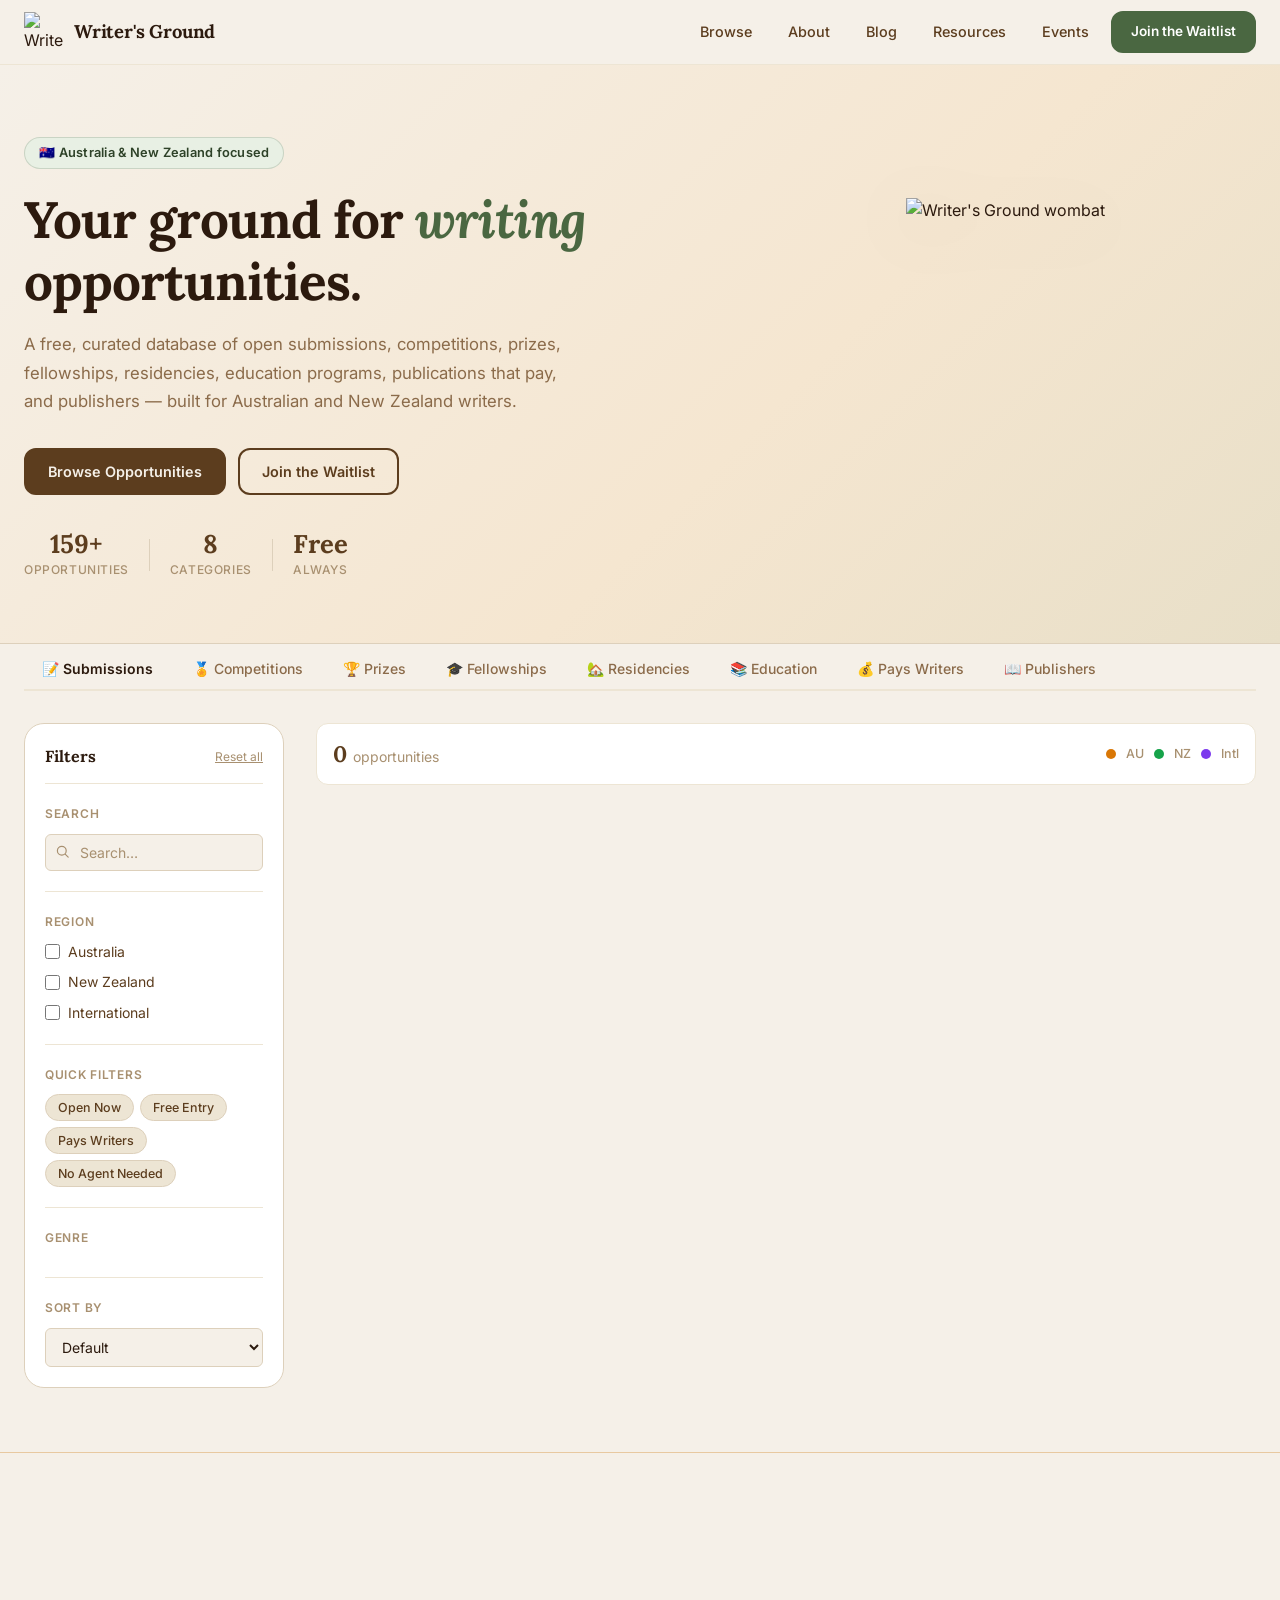
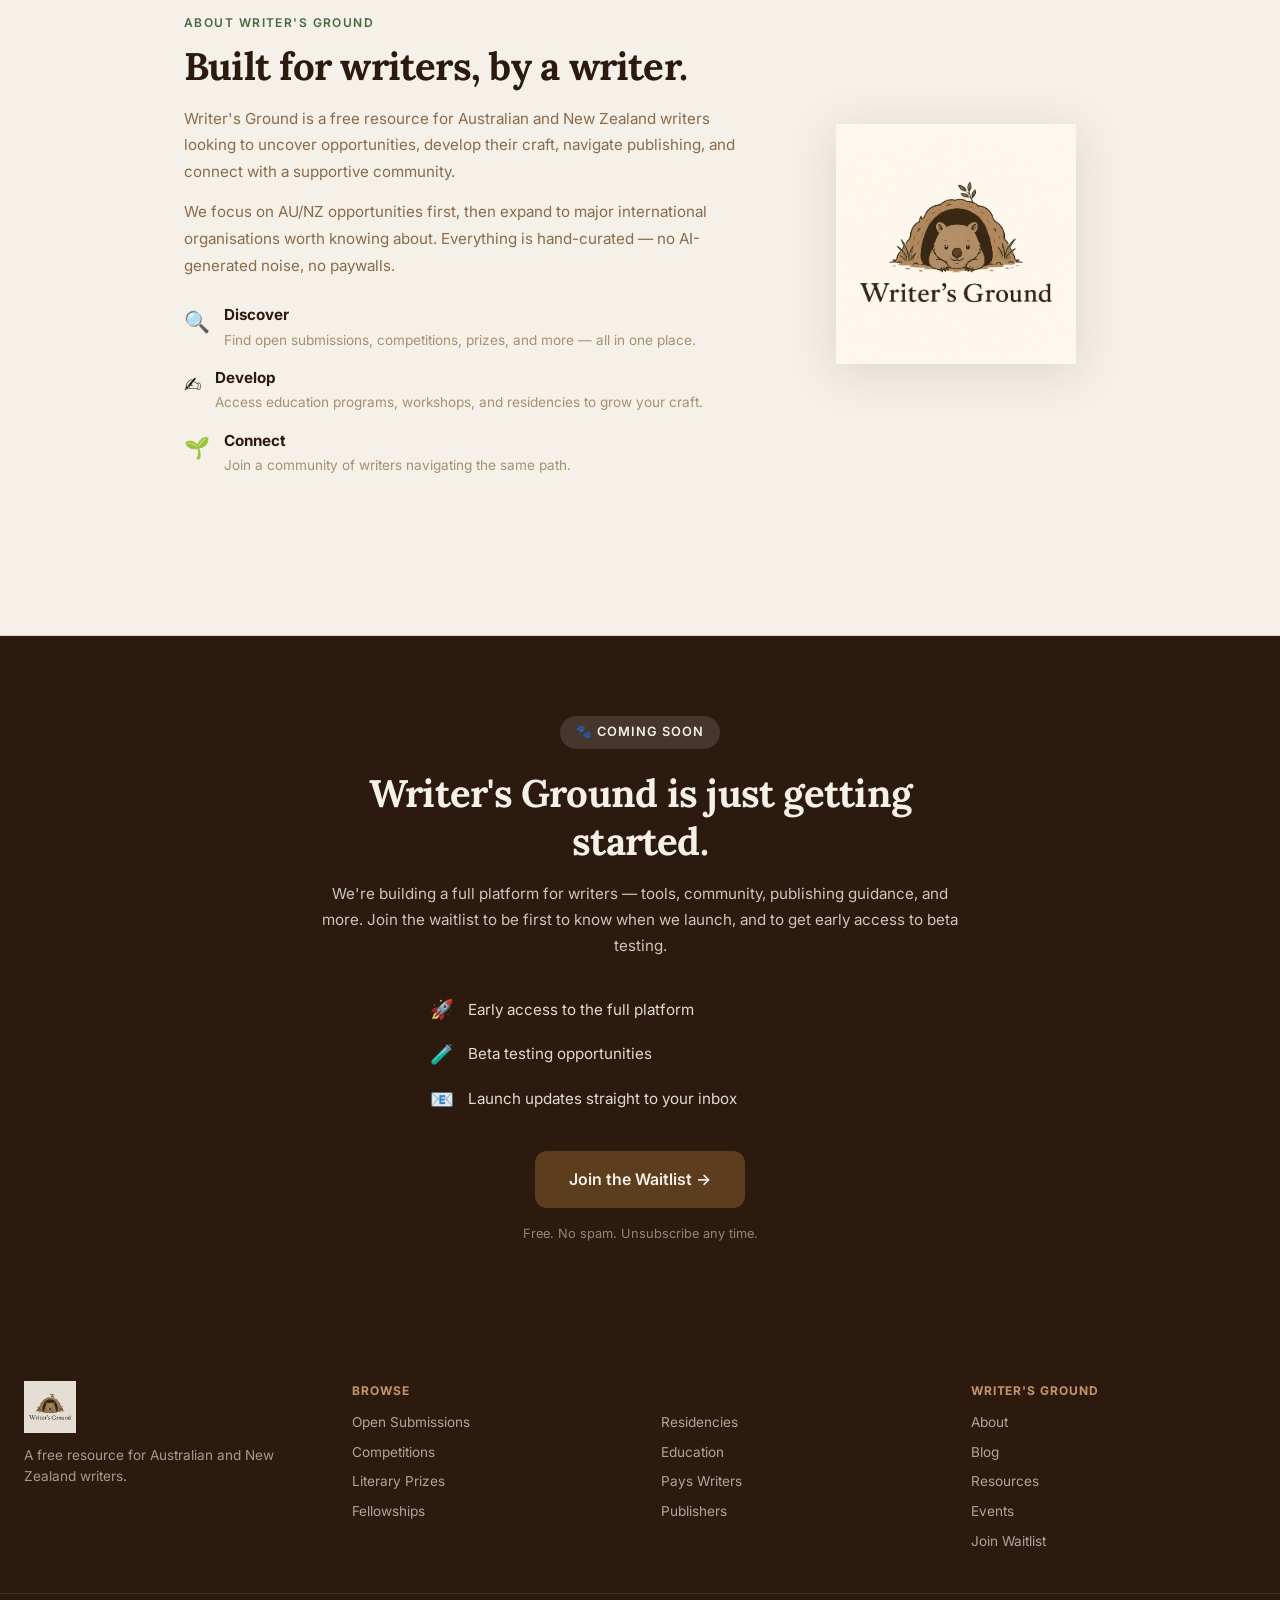
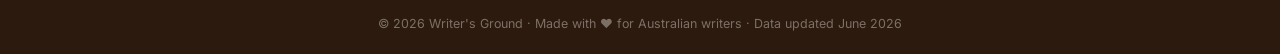
==== index.html @ 3fe4fc22 "Add files via upload" ====
<!DOCTYPE html>
<html lang="en">
<head>
  <meta charset="UTF-8" />
  <meta name="viewport" content="width=device-width, initial-scale=1.0" />
  <title>Writer's Ground – Find Your Next Writing Opportunity</title>
  <link rel="preconnect" href="https://fonts.googleapis.com" />
  <link rel="preconnect" href="https://fonts.gstatic.com" crossorigin />
  <link href="https://fonts.googleapis.com/css2?family=Lora:ital,wght@0,400;0,600;0,700;1,400&family=Inter:wght@300;400;500;600&display=swap" rel="stylesheet" />
  <link rel="stylesheet" href="styles.css" />
</head>
<body>

  <!-- ══════════════════════════════════════════
       NAVIGATION
  ══════════════════════════════════════════ -->
  <header class="site-header" id="site-header">
    <div class="header-inner">
      <a href="#" class="logo-link">
        <img src="Wombat_no_bg.png" alt="Writer's Ground" class="logo-img" />
        <span class="logo-text">Writer's Ground</span>
      </a>
      <nav class="main-nav" id="main-nav">
        <a href="#browse" class="nav-link">Browse</a>
        <a href="about.html" class="nav-link">About</a>
        <a href="blog.html" class="nav-link">Blog</a>
        <a href="resources.html" class="nav-link">Resources</a>
        <a href="events.html" class="nav-link">Events</a>
        <a href="waitlist.html" class="btn btn-nav">Join the Waitlist</a>
      </nav>
      <button class="hamburger" id="hamburger" aria-label="Open menu">
        <span></span><span></span><span></span>
      </button>
    </div>
  </header>

  <!-- ══════════════════════════════════════════
       HERO
  ══════════════════════════════════════════ -->
  <section class="hero">
    <div class="hero-inner">
      <div class="hero-text">
        <div class="hero-badge">🇦🇺 Australia &amp; New Zealand focused</div>
        <h1 class="hero-heading">Your ground for <em>writing</em> opportunities.</h1>
        <p class="hero-sub">A free, curated database of open submissions, competitions, prizes, fellowships, residencies, education programs, publications that pay, and publishers — built for Australian and New Zealand writers.</p>
        <div class="hero-actions">
          <a href="#browse" class="btn btn-primary">Browse Opportunities</a>
          <a href="waitlist.html" class="btn btn-ghost">Join the Waitlist</a>
        </div>
        <div class="hero-stats">
          <div class="stat"><span class="stat-num">159+</span><span class="stat-label">Opportunities</span></div>
          <div class="stat-div"></div>
          <div class="stat"><span class="stat-num">8</span><span class="stat-label">Categories</span></div>
          <div class="stat-div"></div>
          <div class="stat"><span class="stat-num">Free</span><span class="stat-label">Always</span></div>
        </div>
      </div>
      <div class="hero-visual">
        <img src="Wombat_no_bg.png" alt="Writer's Ground wombat" class="hero-mascot" />
      </div>
    </div>
  </section>

  <!-- ══════════════════════════════════════════
       BROWSE SECTION
  ══════════════════════════════════════════ -->
  <section class="browse-section" id="browse">
    <div class="browse-inner">

      <!-- Category tabs -->
      <div class="cat-tabs-wrap">
        <div class="cat-tabs" id="cat-tabs">
          <button class="cat-tab active" data-cat="submissions">📝 Submissions</button>
          <button class="cat-tab" data-cat="competitions">🏅 Competitions</button>
          <button class="cat-tab" data-cat="prizes">🏆 Prizes</button>
          <button class="cat-tab" data-cat="fellowships">🎓 Fellowships</button>
          <button class="cat-tab" data-cat="residencies">🏡 Residencies</button>
          <button class="cat-tab" data-cat="education">📚 Education</button>
          <button class="cat-tab" data-cat="pays_writers">💰 Pays Writers</button>
          <button class="cat-tab" data-cat="publishers">📖 Publishers</button>
        </div>
      </div>

      <!-- Browse layout: sidebar + main -->
      <div class="browse-layout">

        <!-- Sidebar filters -->
        <aside class="filter-sidebar" id="filter-sidebar">
          <div class="sidebar-header">
            <span class="sidebar-title">Filters</span>
            <button class="btn-reset-sm" id="btn-reset">Reset all</button>
          </div>

          <!-- Search -->
          <div class="filter-block">
            <label class="filter-label">Search</label>
            <div class="search-wrap">
              <svg class="search-icon" viewBox="0 0 20 20" fill="none"><circle cx="8.5" cy="8.5" r="5.5" stroke="currentColor" stroke-width="1.5"/><path d="M13 13l3.5 3.5" stroke="currentColor" stroke-width="1.5" stroke-linecap="round"/></svg>
              <input type="text" id="search-input" class="search-input" placeholder="Search…" />
            </div>
          </div>

          <!-- Region -->
          <div class="filter-block">
            <label class="filter-label">Region</label>
            <div class="check-group" id="filter-region">
              <label class="check-item"><input type="checkbox" value="Australia" /> Australia</label>
              <label class="check-item"><input type="checkbox" value="New Zealand" /> New Zealand</label>
              <label class="check-item"><input type="checkbox" value="International" /> International</label>
            </div>
          </div>

          <!-- Quick toggles -->
          <div class="filter-block">
            <label class="filter-label">Quick Filters</label>
            <div class="toggle-group" id="filter-toggles">
              <button class="toggle-btn" data-filter="open">Open Now</button>
              <button class="toggle-btn" data-filter="free">Free Entry</button>
              <button class="toggle-btn" data-filter="paid">Pays Writers</button>
              <button class="toggle-btn" data-filter="noagent">No Agent Needed</button>
            </div>
          </div>

          <!-- Genre (dynamic) -->
          <div class="filter-block" id="genre-block">
            <label class="filter-label">Genre</label>
            <div class="check-group" id="filter-genre"></div>
          </div>

          <!-- Sort -->
          <div class="filter-block">
            <label class="filter-label">Sort by</label>
            <select id="sort-select" class="filter-select">
              <option value="default">Default</option>
              <option value="name">Name A–Z</option>
              <option value="deadline">Deadline (soonest)</option>
              <option value="value">Value (highest)</option>
            </select>
          </div>
        </aside>

        <!-- Main content -->
        <main class="browse-main" id="browse-main">

          <!-- Results meta -->
          <div class="results-meta">
            <div class="results-count-wrap">
              <span class="results-count" id="results-count">0</span>
              <span class="results-label" id="results-label">opportunities</span>
            </div>
            <div class="region-legend">
              <span class="leg-dot au"></span><span>AU</span>
              <span class="leg-dot nz"></span><span>NZ</span>
              <span class="leg-dot intl"></span><span>Intl</span>
            </div>
          </div>

          <!-- Cards -->
          <div class="cards-grid" id="cards-grid"></div>

          <!-- Empty state -->
          <div class="empty-state" id="empty-state" style="display:none;">
            <div class="empty-icon">🐾</div>
            <h3>No results found</h3>
            <p>Try adjusting your filters or search term.</p>
            <button class="btn btn-outline" id="btn-empty-reset">Clear all filters</button>
          </div>

        </main>
      </div>
    </div>
  </section>

  <!-- ══════════════════════════════════════════
       ABOUT
  ══════════════════════════════════════════ -->
  <section class="about-section" id="about">
    <div class="about-inner">
      <div class="about-text">
        <span class="eyebrow">About Writer's Ground</span>
        <h2 class="section-h2">Built for writers, by a writer.</h2>
        <p>Writer's Ground is a free resource for Australian and New Zealand writers looking to uncover opportunities, develop their craft, navigate publishing, and connect with a supportive community.</p>
        <p>We focus on AU/NZ opportunities first, then expand to major international organisations worth knowing about. Everything is hand-curated — no AI-generated noise, no paywalls.</p>
        <div class="pillars">
          <div class="pillar">
            <span class="pillar-icon">🔍</span>
            <div>
              <strong>Discover</strong>
              <p>Find open submissions, competitions, prizes, and more — all in one place.</p>
            </div>
          </div>
          <div class="pillar">
            <span class="pillar-icon">✍️</span>
            <div>
              <strong>Develop</strong>
              <p>Access education programs, workshops, and residencies to grow your craft.</p>
            </div>
          </div>
          <div class="pillar">
            <span class="pillar-icon">🌱</span>
            <div>
              <strong>Connect</strong>
              <p>Join a community of writers navigating the same path.</p>
            </div>
          </div>
        </div>
      </div>
      <div class="about-img">
        <img src="logo.png" alt="Writer's Ground" />
      </div>
    </div>
  </section>

  <!-- ══════════════════════════════════════════
       WAITLIST CTA
  ══════════════════════════════════════════ -->
  <section class="waitlist-section" id="waitlist">
    <div class="waitlist-inner">
      <div class="waitlist-badge">🐾 Coming Soon</div>
      <h2 class="section-h2 light">Writer's Ground is just getting started.</h2>
      <p class="nl-sub">We're building a full platform for writers — tools, community, publishing guidance, and more. Join the waitlist to be first to know when we launch, and to get early access to beta testing.</p>
      <div class="waitlist-perks">
        <div class="perk"><span class="perk-icon">🚀</span><span>Early access to the full platform</span></div>
        <div class="perk"><span class="perk-icon">🧪</span><span>Beta testing opportunities</span></div>
        <div class="perk"><span class="perk-icon">📧</span><span>Launch updates straight to your inbox</span></div>
      </div>
      <a href="waitlist.html" class="btn btn-primary btn-lg">Join the Waitlist →</a>
      <p class="nl-note">Free. No spam. Unsubscribe any time.</p>
    </div>
  </section>

  <!-- ══════════════════════════════════════════
       FOOTER
  ══════════════════════════════════════════ -->
  <footer class="site-footer">
    <div class="footer-inner">
      <div class="footer-brand">
        <img src="logo.png" alt="Writer's Ground" class="footer-logo" />
        <p>A free resource for Australian and New Zealand writers.</p>
      </div>
      <div class="footer-links">
        <div class="footer-col">
          <strong>Browse</strong>
          <a href="index.html#browse" onclick="switchTab('submissions')">Open Submissions</a>
          <a href="index.html#browse" onclick="switchTab('competitions')">Competitions</a>
          <a href="index.html#browse" onclick="switchTab('prizes')">Literary Prizes</a>
          <a href="index.html#browse" onclick="switchTab('fellowships')">Fellowships</a>
        </div>
        <div class="footer-col">
          <strong>&nbsp;</strong>
          <a href="index.html#browse" onclick="switchTab('residencies')">Residencies</a>
          <a href="index.html#browse" onclick="switchTab('education')">Education</a>
          <a href="index.html#browse" onclick="switchTab('pays_writers')">Pays Writers</a>
          <a href="index.html#browse" onclick="switchTab('publishers')">Publishers</a>
        </div>
        <div class="footer-col">
          <strong>Writer's Ground</strong>
          <a href="about.html">About</a>
          <a href="blog.html">Blog</a>
          <a href="resources.html">Resources</a>
          <a href="events.html">Events</a>
          <a href="waitlist.html">Join Waitlist</a>
        </div>
      </div>
    </div>
    <div class="footer-bottom">
      <p>© 2026 Writer's Ground · Made with ♥ for Australian writers · Data updated June 2026</p>
    </div>
  </footer>

  <script src="data.js"></script>
  <script src="app.js"></script>
</body>
</html>
---- styles.css ----
/* ═══════════════════════════════════════════════════
   Writer's Ground – Brand Design System
   Palette from logo: warm cream, earthy brown, sage green, dark chocolate
═══════════════════════════════════════════════════ */

/* ── TOKENS ── */
:root {
  --cream:       #F5F0E8;
  --cream-dark:  #EDE5D4;
  --cream-mid:   #E8DFC8;
  --brown:       #5C3D1E;
  --brown-light: #7A5230;
  --brown-dark:  #2C1A0E;
  --choc:        #3D2010;
  --sand:        #C4956A;
  --sand-light:  #E8C9A0;
  --sand-pale:   #F5E6D0;
  --sage:        #4A6741;
  --sage-light:  #6B8F61;
  --sage-pale:   #E8F0E4;
  --sage-dark:   #2E4228;
  --rust:        #A0522D;
  --rust-light:  #D4845A;
  --white:       #FFFFFF;
  --text-dark:   #2C1A0E;
  --text-mid:    #5C3D1E;
  --text-light:  #8B6B4A;
  --text-muted:  #A89070;
  --border:      #DDD0BB;
  --border-light:#EDE5D4;
  --shadow-sm:   0 1px 3px rgba(44,26,14,0.08);
  --shadow-md:   0 4px 16px rgba(44,26,14,0.10);
  --shadow-lg:   0 8px 32px rgba(44,26,14,0.14);
  --radius-sm:   6px;
  --radius-md:   12px;
  --radius-lg:   20px;
  --radius-xl:   28px;
  --font-serif:  'Lora', Georgia, serif;
  --font-sans:   'Inter', system-ui, sans-serif;
  --transition:  0.18s ease;
}

/* ── RESET ── */
*, *::before, *::after { box-sizing: border-box; margin: 0; padding: 0; }
html { scroll-behavior: smooth; font-size: 16px; }
body {
  font-family: var(--font-sans);
  background: var(--cream);
  color: var(--text-dark);
  line-height: 1.6;
  -webkit-font-smoothing: antialiased;
}
img { max-width: 100%; display: block; }
a { color: inherit; text-decoration: none; }
button { cursor: pointer; font-family: inherit; }
input, select, textarea { font-family: inherit; }

/* ── SCROLLBAR ── */
::-webkit-scrollbar { width: 6px; height: 6px; }
::-webkit-scrollbar-track { background: var(--cream-dark); }
::-webkit-scrollbar-thumb { background: var(--sand); border-radius: 3px; }

/* ═══════════════════════════════════════════════════
   BUTTONS
═══════════════════════════════════════════════════ */
.btn {
  display: inline-flex;
  align-items: center;
  gap: 6px;
  padding: 10px 22px;
  border-radius: var(--radius-md);
  font-size: 0.9rem;
  font-weight: 600;
  font-family: var(--font-sans);
  border: 2px solid transparent;
  transition: all var(--transition);
  white-space: nowrap;
  cursor: pointer;
}
.btn-primary {
  background: var(--brown);
  color: var(--cream);
  border-color: var(--brown);
}
.btn-primary:hover {
  background: var(--brown-dark);
  border-color: var(--brown-dark);
  transform: translateY(-1px);
  box-shadow: var(--shadow-md);
}
.btn-ghost {
  background: transparent;
  color: var(--brown);
  border-color: var(--brown);
}
.btn-ghost:hover {
  background: var(--brown);
  color: var(--cream);
}
.btn-outline {
  background: transparent;
  color: var(--brown);
  border-color: var(--border);
}
.btn-outline:hover {
  border-color: var(--brown);
  background: var(--sand-pale);
}
.btn-nav {
  background: var(--sage);
  color: var(--white);
  border-color: var(--sage);
  padding: 8px 18px;
  font-size: 0.85rem;
}
.btn-nav:hover {
  background: var(--sage-dark);
  border-color: var(--sage-dark);
}

/* ═══════════════════════════════════════════════════
   HEADER
═══════════════════════════════════════════════════ */
.site-header {
  position: sticky;
  top: 0;
  z-index: 100;
  background: rgba(245,240,232,0.95);
  backdrop-filter: blur(12px);
  border-bottom: 1px solid var(--border-light);
  transition: box-shadow var(--transition);
}
.site-header.scrolled {
  box-shadow: var(--shadow-sm);
}
.header-inner {
  max-width: 1280px;
  margin: 0 auto;
  padding: 0 24px;
  height: 64px;
  display: flex;
  align-items: center;
  justify-content: space-between;
  gap: 24px;
}
.logo-link {
  display: flex;
  align-items: center;
  gap: 10px;
  flex-shrink: 0;
}
.logo-img {
  width: 40px;
  height: 40px;
  object-fit: contain;
}
.logo-text {
  font-family: var(--font-serif);
  font-size: 1.15rem;
  font-weight: 700;
  color: var(--brown-dark);
  letter-spacing: -0.01em;
}
.main-nav {
  display: flex;
  align-items: center;
  gap: 8px;
}
.nav-link {
  font-size: 0.9rem;
  font-weight: 500;
  color: var(--text-mid);
  padding: 6px 14px;
  border-radius: var(--radius-sm);
  transition: all var(--transition);
}
.nav-link:hover {
  color: var(--brown-dark);
  background: var(--cream-dark);
}
.hamburger {
  display: none;
  flex-direction: column;
  gap: 5px;
  background: none;
  border: none;
  padding: 4px;
}
.hamburger span {
  display: block;
  width: 22px;
  height: 2px;
  background: var(--brown);
  border-radius: 2px;
  transition: all var(--transition);
}

/* ═══════════════════════════════════════════════════
   HERO
═══════════════════════════════════════════════════ */
.hero {
  background: linear-gradient(135deg, var(--cream) 0%, var(--sand-pale) 60%, var(--cream-mid) 100%);
  border-bottom: 1px solid var(--border);
  overflow: hidden;
}
.hero-inner {
  max-width: 1280px;
  margin: 0 auto;
  padding: 72px 24px 64px;
  display: grid;
  grid-template-columns: 1fr 380px;
  gap: 48px;
  align-items: center;
}
.hero-badge {
  display: inline-flex;
  align-items: center;
  gap: 6px;
  background: var(--sage-pale);
  color: var(--sage-dark);
  border: 1px solid rgba(74,103,65,0.2);
  border-radius: 100px;
  padding: 5px 14px;
  font-size: 0.8rem;
  font-weight: 600;
  letter-spacing: 0.02em;
  margin-bottom: 20px;
}
.hero-heading {
  font-family: var(--font-serif);
  font-size: clamp(2rem, 4vw, 3.2rem);
  font-weight: 700;
  color: var(--brown-dark);
  line-height: 1.2;
  letter-spacing: -0.02em;
  margin-bottom: 18px;
}
.hero-heading em {
  font-style: italic;
  color: var(--sage);
}
.hero-sub {
  font-size: 1.05rem;
  color: var(--text-light);
  line-height: 1.7;
  max-width: 540px;
  margin-bottom: 32px;
}
.hero-actions {
  display: flex;
  gap: 12px;
  flex-wrap: wrap;
  margin-bottom: 36px;
}
.hero-stats {
  display: flex;
  align-items: center;
  gap: 20px;
}
.stat { text-align: center; }
.stat-num {
  display: block;
  font-family: var(--font-serif);
  font-size: 1.6rem;
  font-weight: 700;
  color: var(--brown);
  line-height: 1;
}
.stat-label {
  display: block;
  font-size: 0.75rem;
  color: var(--text-muted);
  font-weight: 500;
  margin-top: 3px;
  text-transform: uppercase;
  letter-spacing: 0.05em;
}
.stat-div {
  width: 1px;
  height: 32px;
  background: var(--border);
}
.hero-visual {
  display: flex;
  justify-content: center;
  align-items: center;
}
.hero-mascot {
  width: 320px;
  height: 320px;
  object-fit: contain;
  filter: drop-shadow(0 12px 32px rgba(44,26,14,0.15));
  animation: float 4s ease-in-out infinite;
}
@keyframes float {
  0%, 100% { transform: translateY(0); }
  50% { transform: translateY(-10px); }
}

/* ═══════════════════════════════════════════════════
   BROWSE SECTION
═══════════════════════════════════════════════════ */
.browse-section {
  background: var(--cream);
  min-height: 80vh;
}
.browse-inner {
  max-width: 1280px;
  margin: 0 auto;
  padding: 0 24px 64px;
}

/* Category tabs */
.cat-tabs-wrap {
  border-bottom: 2px solid var(--border-light);
  margin-bottom: 32px;
  position: sticky;
  top: 64px;
  z-index: 80;
  background: var(--cream);
  padding-top: 4px;
}
.cat-tabs {
  display: flex;
  gap: 4px;
  overflow-x: auto;
  scrollbar-width: none;
  padding-bottom: 0;
}
.cat-tabs::-webkit-scrollbar { display: none; }
.cat-tab {
  flex-shrink: 0;
  padding: 12px 18px;
  font-size: 0.875rem;
  font-weight: 500;
  color: var(--text-light);
  background: none;
  border: none;
  border-bottom: 2px solid transparent;
  margin-bottom: -2px;
  transition: all var(--transition);
  white-space: nowrap;
}
.cat-tab:hover {
  color: var(--brown);
  background: var(--sand-pale);
  border-radius: var(--radius-sm) var(--radius-sm) 0 0;
}
.cat-tab.active {
  color: var(--brown-dark);
  font-weight: 600;
  border-bottom-color: var(--brown);
}

/* Browse layout */
.browse-layout {
  display: grid;
  grid-template-columns: 260px 1fr;
  gap: 32px;
  align-items: start;
}

/* ── SIDEBAR ── */
.filter-sidebar {
  background: var(--white);
  border: 1px solid var(--border);
  border-radius: var(--radius-lg);
  padding: 20px;
  position: sticky;
  top: 128px;
  max-height: calc(100vh - 160px);
  overflow-y: auto;
}
.sidebar-header {
  display: flex;
  align-items: center;
  justify-content: space-between;
  margin-bottom: 20px;
  padding-bottom: 14px;
  border-bottom: 1px solid var(--border-light);
}
.sidebar-title {
  font-family: var(--font-serif);
  font-size: 1rem;
  font-weight: 700;
  color: var(--brown-dark);
}
.btn-reset-sm {
  font-size: 0.75rem;
  color: var(--text-muted);
  background: none;
  border: none;
  text-decoration: underline;
  cursor: pointer;
  transition: color var(--transition);
}
.btn-reset-sm:hover { color: var(--brown); }

.filter-block {
  margin-bottom: 20px;
  padding-bottom: 20px;
  border-bottom: 1px solid var(--border-light);
}
.filter-block:last-child { border-bottom: none; margin-bottom: 0; padding-bottom: 0; }
.filter-label {
  display: block;
  font-size: 0.75rem;
  font-weight: 600;
  color: var(--text-muted);
  text-transform: uppercase;
  letter-spacing: 0.06em;
  margin-bottom: 10px;
}

.search-wrap {
  position: relative;
}
.search-icon {
  position: absolute;
  left: 10px;
  top: 50%;
  transform: translateY(-50%);
  width: 16px;
  height: 16px;
  color: var(--text-muted);
  pointer-events: none;
}
.search-input {
  width: 100%;
  padding: 9px 12px 9px 34px;
  border: 1.5px solid var(--border);
  border-radius: var(--radius-sm);
  font-size: 0.875rem;
  background: var(--cream);
  color: var(--text-dark);
  transition: border-color var(--transition);
  outline: none;
}
.search-input:focus {
  border-color: var(--brown);
  background: var(--white);
}
.search-input::placeholder { color: var(--text-muted); }

.check-group {
  display: flex;
  flex-direction: column;
  gap: 8px;
}
.check-item {
  display: flex;
  align-items: center;
  gap: 8px;
  font-size: 0.875rem;
  color: var(--text-mid);
  cursor: pointer;
  transition: color var(--transition);
}
.check-item:hover { color: var(--brown-dark); }
.check-item input[type="checkbox"] {
  width: 15px;
  height: 15px;
  accent-color: var(--brown);
  cursor: pointer;
  flex-shrink: 0;
}

.toggle-group {
  display: flex;
  flex-wrap: wrap;
  gap: 6px;
}
.toggle-btn {
  padding: 5px 12px;
  font-size: 0.78rem;
  font-weight: 500;
  color: var(--text-mid);
  background: var(--cream-dark);
  border: 1.5px solid var(--border);
  border-radius: 100px;
  transition: all var(--transition);
}
.toggle-btn:hover {
  border-color: var(--brown);
  color: var(--brown);
}
.toggle-btn.active {
  background: var(--brown);
  color: var(--cream);
  border-color: var(--brown);
}

.filter-select {
  width: 100%;
  padding: 9px 12px;
  border: 1.5px solid var(--border);
  border-radius: var(--radius-sm);
  font-size: 0.875rem;
  background: var(--cream);
  color: var(--text-dark);
  outline: none;
  cursor: pointer;
  transition: border-color var(--transition);
}
.filter-select:focus { border-color: var(--brown); }

/* ── MAIN CONTENT ── */
.browse-main { min-width: 0; }

.results-meta {
  display: flex;
  align-items: center;
  justify-content: space-between;
  margin-bottom: 20px;
  padding: 12px 16px;
  background: var(--white);
  border: 1px solid var(--border-light);
  border-radius: var(--radius-md);
}
.results-count-wrap { display: flex; align-items: baseline; gap: 6px; }
.results-count {
  font-family: var(--font-serif);
  font-size: 1.4rem;
  font-weight: 700;
  color: var(--brown);
}
.results-label { font-size: 0.875rem; color: var(--text-muted); }
.region-legend {
  display: flex;
  align-items: center;
  gap: 10px;
  font-size: 0.78rem;
  color: var(--text-muted);
  font-weight: 500;
}
.leg-dot {
  width: 10px;
  height: 10px;
  border-radius: 50%;
  display: inline-block;
}
.leg-dot.au   { background: #D97706; }
.leg-dot.nz   { background: #16A34A; }
.leg-dot.intl { background: #7C3AED; }

/* ═══════════════════════════════════════════════════
   CARDS
═══════════════════════════════════════════════════ */
.cards-grid {
  display: grid;
  grid-template-columns: repeat(auto-fill, minmax(320px, 1fr));
  gap: 16px;
}

.card {
  background: var(--white);
  border: 1px solid var(--border);
  border-radius: var(--radius-lg);
  padding: 20px;
  transition: all var(--transition);
  display: flex;
  flex-direction: column;
  gap: 12px;
  position: relative;
  overflow: hidden;
}
.card::before {
  content: '';
  position: absolute;
  top: 0;
  left: 0;
  right: 0;
  height: 3px;
  background: var(--sand);
  opacity: 0;
  transition: opacity var(--transition);
}
.card:hover {
  border-color: var(--sand);
  box-shadow: var(--shadow-md);
  transform: translateY(-2px);
}
.card:hover::before { opacity: 1; }

/* Region accent stripe */
.card.region-au::before  { background: #D97706; opacity: 1; }
.card.region-nz::before  { background: #16A34A; opacity: 1; }
.card.region-intl::before { background: #7C3AED; opacity: 1; }
.card.region-aunz::before { background: linear-gradient(90deg, #D97706 50%, #16A34A 50%); opacity: 1; }

.card-top {
  display: flex;
  align-items: flex-start;
  justify-content: space-between;
  gap: 10px;
}
.card-name {
  font-family: var(--font-serif);
  font-size: 1rem;
  font-weight: 700;
  color: var(--brown-dark);
  line-height: 1.3;
}
.card-org {
  font-size: 0.78rem;
  color: var(--text-muted);
  margin-top: 2px;
}
.card-status {
  flex-shrink: 0;
  padding: 3px 10px;
  border-radius: 100px;
  font-size: 0.72rem;
  font-weight: 600;
  text-transform: uppercase;
  letter-spacing: 0.04em;
}
.status-open    { background: #DCFCE7; color: #15803D; }
.status-rolling { background: #FEF3C7; color: #B45309; }
.status-annual  { background: #EDE9FE; color: #6D28D9; }
.status-ongoing { background: #E0F2FE; color: #0369A1; }
.status-check   { background: var(--cream-dark); color: var(--text-muted); }

.card-desc {
  font-size: 0.85rem;
  color: var(--text-light);
  line-height: 1.55;
  display: -webkit-box;
  -webkit-line-clamp: 2;
  -webkit-box-orient: vertical;
  overflow: hidden;
}

.card-tags {
  display: flex;
  flex-wrap: wrap;
  gap: 5px;
}
.tag {
  padding: 3px 9px;
  border-radius: 100px;
  font-size: 0.72rem;
  font-weight: 600;
  letter-spacing: 0.02em;
}
.tag-genre   { background: var(--sage-pale); color: var(--sage-dark); }
.tag-region  { background: var(--sand-pale); color: var(--rust); }
.tag-fee     { background: #DCFCE7; color: #15803D; }
.tag-cost    { background: #FEF3C7; color: #B45309; }
.tag-type    { background: var(--cream-dark); color: var(--text-mid); }

.card-meta {
  display: flex;
  flex-wrap: wrap;
  gap: 12px;
  padding-top: 10px;
  border-top: 1px solid var(--border-light);
}
.meta-item {
  display: flex;
  align-items: center;
  gap: 5px;
  font-size: 0.78rem;
  color: var(--text-muted);
}
.meta-icon { font-size: 0.85rem; }
.meta-value { font-weight: 600; color: var(--text-mid); }

.card-footer {
  display: flex;
  align-items: center;
  justify-content: space-between;
  margin-top: auto;
  padding-top: 12px;
  border-top: 1px solid var(--border-light);
}
.card-eligibility {
  font-size: 0.75rem;
  color: var(--text-muted);
  flex: 1;
  padding-right: 10px;
}
.card-link {
  display: inline-flex;
  align-items: center;
  gap: 4px;
  padding: 7px 14px;
  background: var(--brown);
  color: var(--cream);
  border-radius: var(--radius-sm);
  font-size: 0.78rem;
  font-weight: 600;
  transition: all var(--transition);
  flex-shrink: 0;
}
.card-link:hover {
  background: var(--brown-dark);
  transform: translateX(2px);
}
.card-link svg {
  width: 12px;
  height: 12px;
}

/* Deadline urgency */
.deadline-urgent { color: #DC2626 !important; font-weight: 700 !important; }
.deadline-soon   { color: #D97706 !important; font-weight: 600 !important; }

/* ═══════════════════════════════════════════════════
   EMPTY STATE
═══════════════════════════════════════════════════ */
.empty-state {
  text-align: center;
  padding: 64px 24px;
  background: var(--white);
  border: 1px dashed var(--border);
  border-radius: var(--radius-lg);
}
.empty-icon { font-size: 3rem; margin-bottom: 16px; }
.empty-state h3 {
  font-family: var(--font-serif);
  font-size: 1.2rem;
  color: var(--brown-dark);
  margin-bottom: 8px;
}
.empty-state p {
  font-size: 0.9rem;
  color: var(--text-muted);
  margin-bottom: 20px;
}

/* ═══════════════════════════════════════════════════
   ABOUT
═══════════════════════════════════════════════════ */
.about-section {
  background: var(--cream-dark);
  border-top: 1px solid var(--border);
  border-bottom: 1px solid var(--border);
}
.about-inner {
  max-width: 1280px;
  margin: 0 auto;
  padding: 80px 24px;
  display: grid;
  grid-template-columns: 1fr 320px;
  gap: 64px;
  align-items: center;
}
.eyebrow {
  display: inline-block;
  font-size: 0.75rem;
  font-weight: 700;
  text-transform: uppercase;
  letter-spacing: 0.1em;
  color: var(--sage);
  margin-bottom: 12px;
}
.eyebrow.light { color: var(--sand-light); }
.section-h2 {
  font-family: var(--font-serif);
  font-size: clamp(1.6rem, 3vw, 2.4rem);
  font-weight: 700;
  color: var(--brown-dark);
  line-height: 1.25;
  letter-spacing: -0.02em;
  margin-bottom: 16px;
}
.section-h2.light { color: var(--cream); }
.about-text p {
  font-size: 0.95rem;
  color: var(--text-light);
  line-height: 1.75;
  margin-bottom: 14px;
}
.pillars {
  display: flex;
  flex-direction: column;
  gap: 18px;
  margin-top: 28px;
}
.pillar {
  display: flex;
  gap: 14px;
  align-items: flex-start;
}
.pillar-icon { font-size: 1.4rem; flex-shrink: 0; margin-top: 2px; }
.pillar strong {
  display: block;
  font-size: 0.9rem;
  font-weight: 700;
  color: var(--brown-dark);
  margin-bottom: 3px;
}
.pillar p { font-size: 0.85rem; color: var(--text-light); margin: 0; line-height: 1.55; }
.about-img img {
  width: 280px;
  height: 280px;
  object-fit: contain;
  margin: 0 auto;
  filter: drop-shadow(0 8px 24px rgba(44,26,14,0.12));
}

/* ═══════════════════════════════════════════════════
   NEWSLETTER
═══════════════════════════════════════════════════ */
.newsletter-section {
  background: linear-gradient(135deg, var(--brown-dark) 0%, var(--choc) 100%);
  padding: 80px 24px;
  text-align: center;
}
.newsletter-inner {
  max-width: 560px;
  margin: 0 auto;
}
.newsletter-section .section-h2 { color: var(--cream); margin-bottom: 14px; }
.nl-sub { font-size: 0.95rem; color: var(--sand-light); line-height: 1.7; margin-bottom: 28px; }
.nl-form {
  display: flex;
  gap: 10px;
  max-width: 440px;
  margin: 0 auto 14px;
}
.nl-input {
  flex: 1;
  padding: 12px 16px;
  border: 2px solid rgba(245,240,232,0.2);
  border-radius: var(--radius-md);
  background: rgba(245,240,232,0.1);
  color: var(--cream);
  font-size: 0.9rem;
  outline: none;
  transition: border-color var(--transition);
}
.nl-input:focus { border-color: var(--sand); }
.nl-input::placeholder { color: rgba(245,240,232,0.5); }
.nl-note { font-size: 0.78rem; color: rgba(245,240,232,0.5); }

/* ═══════════════════════════════════════════════════
   FOOTER
═══════════════════════════════════════════════════ */
.site-footer {
  background: var(--brown-dark);
  color: var(--sand-light);
}
.footer-inner {
  max-width: 1280px;
  margin: 0 auto;
  padding: 56px 24px 40px;
  display: grid;
  grid-template-columns: 280px 1fr;
  gap: 48px;
}
.footer-brand .footer-logo {
  width: 52px;
  height: 52px;
  object-fit: contain;
  margin-bottom: 12px;
  filter: brightness(0.9);
}
.footer-brand p { font-size: 0.85rem; color: rgba(245,240,232,0.6); line-height: 1.6; }
.footer-links {
  display: grid;
  grid-template-columns: repeat(3, 1fr);
  gap: 24px;
}
.footer-col {
  display: flex;
  flex-direction: column;
  gap: 8px;
}
.footer-col strong {
  font-size: 0.75rem;
  font-weight: 700;
  text-transform: uppercase;
  letter-spacing: 0.08em;
  color: var(--sand);
  margin-bottom: 4px;
}
.footer-col a {
  font-size: 0.85rem;
  color: rgba(245,240,232,0.65);
  transition: color var(--transition);
}
.footer-col a:hover { color: var(--cream); }
.footer-bottom {
  border-top: 1px solid rgba(245,240,232,0.1);
  padding: 20px 24px;
  text-align: center;
}
.footer-bottom p { font-size: 0.78rem; color: rgba(245,240,232,0.4); }

/* ═══════════════════════════════════════════════════
   RESPONSIVE
═══════════════════════════════════════════════════ */
@media (max-width: 1024px) {
  .browse-layout {
    grid-template-columns: 220px 1fr;
  }
  .hero-inner {
    grid-template-columns: 1fr 280px;
    gap: 32px;
  }
  .hero-mascot { width: 260px; height: 260px; }
}

@media (max-width: 768px) {
  .main-nav { display: none; }
  .main-nav.open {
    display: flex;
    flex-direction: column;
    position: fixed;
    top: 64px;
    left: 0;
    right: 0;
    background: var(--cream);
    border-bottom: 1px solid var(--border);
    padding: 16px 24px;
    gap: 4px;
    z-index: 99;
    box-shadow: var(--shadow-lg);
  }
  .hamburger { display: flex; }

  .hero-inner {
    grid-template-columns: 1fr;
    padding: 48px 24px 40px;
  }
  .hero-visual { display: none; }

  .browse-layout {
    grid-template-columns: 1fr;
  }
  .filter-sidebar {
    position: static;
    max-height: none;
  }

  .about-inner {
    grid-template-columns: 1fr;
    padding: 48px 24px;
  }
  .about-img { display: none; }

  .footer-inner {
    grid-template-columns: 1fr;
    gap: 32px;
    padding: 40px 24px 32px;
  }
  .footer-links { grid-template-columns: repeat(2, 1fr); }

  .nl-form { flex-direction: column; }
  .cards-grid { grid-template-columns: 1fr; }
}

@media (max-width: 480px) {
  .cat-tab { padding: 10px 12px; font-size: 0.8rem; }
  .hero-heading { font-size: 1.8rem; }
  .footer-links { grid-template-columns: 1fr; }
}

/* ═══════════════════════════════════════════════════
   ANIMATIONS
═══════════════════════════════════════════════════ */
@keyframes fadeInUp {
  from { opacity: 0; transform: translateY(16px); }
  to   { opacity: 1; transform: translateY(0); }
}
.card {
  animation: fadeInUp 0.3s ease both;
}
.card:nth-child(1)  { animation-delay: 0.02s; }
.card:nth-child(2)  { animation-delay: 0.04s; }
.card:nth-child(3)  { animation-delay: 0.06s; }
.card:nth-child(4)  { animation-delay: 0.08s; }
.card:nth-child(5)  { animation-delay: 0.10s; }
.card:nth-child(6)  { animation-delay: 0.12s; }
.card:nth-child(7)  { animation-delay: 0.14s; }
.card:nth-child(8)  { animation-delay: 0.16s; }
.card:nth-child(9)  { animation-delay: 0.18s; }
.card:nth-child(n+10) { animation-delay: 0.20s; }

/* ── Toast notification ── */
.toast {
  position: fixed;
  bottom: 24px;
  right: 24px;
  background: var(--brown-dark);
  color: var(--cream);
  padding: 12px 20px;
  border-radius: var(--radius-md);
  font-size: 0.875rem;
  font-weight: 500;
  box-shadow: var(--shadow-lg);
  z-index: 9999;
  transform: translateY(80px);
  opacity: 0;
  transition: all 0.3s ease;
}
.toast.show { transform: translateY(0); opacity: 1; }

/* ═══════════════════════════════════════════════════
   WAITLIST SECTION
═══════════════════════════════════════════════════ */
.waitlist-section {
  background: var(--brown-dark);
  padding: 80px 24px;
  text-align: center;
}
.waitlist-inner {
  max-width: 640px;
  margin: 0 auto;
}
.waitlist-badge {
  display: inline-block;
  background: rgba(255,255,255,0.12);
  color: var(--cream);
  font-family: var(--font-body);
  font-size: 0.8rem;
  font-weight: 600;
  letter-spacing: 0.08em;
  text-transform: uppercase;
  padding: 6px 16px;
  border-radius: 20px;
  margin-bottom: 20px;
}
.waitlist-section .section-h2 { color: var(--cream); margin-bottom: 16px; }
.waitlist-section .nl-sub { color: rgba(245,240,232,0.8); margin-bottom: 36px; }
.waitlist-perks {
  display: flex;
  flex-direction: column;
  gap: 14px;
  margin-bottom: 36px;
  text-align: left;
  max-width: 420px;
  margin-left: auto;
  margin-right: auto;
}
.perk {
  display: flex;
  align-items: center;
  gap: 14px;
  color: rgba(245,240,232,0.9);
  font-size: 0.95rem;
}
.perk-icon { font-size: 1.2rem; }
.btn-lg { padding: 14px 36px; font-size: 1rem; }
.waitlist-section .nl-note { color: rgba(245,240,232,0.5); font-size: 0.8rem; margin-top: 16px; }

/* ═══════════════════════════════════════════════════
   SHARED PAGE STYLES (About, Blog, Resources, Events)
═══════════════════════════════════════════════════ */
.page-hero {
  background: var(--cream);
  padding: 80px 24px 60px;
  border-bottom: 1px solid var(--sand-light);
}
.page-hero-inner {
  max-width: 860px;
  margin: 0 auto;
}
.page-eyebrow {
  font-family: var(--font-body);
  font-size: 0.75rem;
  font-weight: 600;
  letter-spacing: 0.12em;
  text-transform: uppercase;
  color: var(--sage);
  margin-bottom: 12px;
}
.page-title {
  font-family: var(--font-serif);
  font-size: clamp(2rem, 5vw, 3rem);
  color: var(--brown-dark);
  margin-bottom: 16px;
  line-height: 1.2;
}
.page-sub {
  font-size: 1.1rem;
  color: var(--text-muted);
  max-width: 600px;
  line-height: 1.7;
}
.page-content {
  max-width: 860px;
  margin: 0 auto;
  padding: 60px 24px;
}

/* ── About ── */
.about-page-grid {
  display: grid;
  grid-template-columns: 1fr 1fr;
  gap: 60px;
  align-items: start;
  margin-bottom: 60px;
}
@media (max-width: 700px) { .about-page-grid { grid-template-columns: 1fr; } }
.about-page-img { text-align: center; }
.about-page-img img { max-width: 260px; }
.about-values { margin-top: 48px; }
.about-values h2 { font-family: var(--font-serif); font-size: 1.6rem; color: var(--brown-dark); margin-bottom: 28px; }
.values-grid { display: grid; grid-template-columns: repeat(auto-fit, minmax(220px, 1fr)); gap: 24px; }
.value-card {
  background: var(--cream);
  border: 1px solid var(--sand-light);
  border-radius: 12px;
  padding: 24px;
}
.value-card .v-icon { font-size: 1.8rem; margin-bottom: 12px; }
.value-card h3 { font-family: var(--font-serif); font-size: 1.1rem; color: var(--brown-dark); margin-bottom: 8px; }
.value-card p { font-size: 0.9rem; color: var(--text-muted); line-height: 1.6; }
.about-founder {
  background: var(--cream);
  border: 1px solid var(--sand-light);
  border-radius: 16px;
  padding: 36px;
  margin-top: 48px;
}
.about-founder h2 { font-family: var(--font-serif); font-size: 1.4rem; color: var(--brown-dark); margin-bottom: 16px; }
.about-founder p { color: var(--text-muted); line-height: 1.8; margin-bottom: 12px; }

/* ── Blog ── */
.blog-grid { display: grid; grid-template-columns: repeat(auto-fill, minmax(300px, 1fr)); gap: 28px; }
.blog-card {
  background: var(--cream);
  border: 1px solid var(--sand-light);
  border-radius: 14px;
  overflow: hidden;
  transition: transform 0.2s, box-shadow 0.2s;
  cursor: pointer;
  text-decoration: none;
  display: block;
  color: inherit;
}
.blog-card:hover { transform: translateY(-3px); box-shadow: 0 8px 24px rgba(44,26,14,0.1); }
.blog-card-img {
  height: 160px;
  display: flex;
  align-items: center;
  justify-content: center;
  font-size: 3rem;
}
.blog-card-body { padding: 20px; }
.blog-cat {
  font-size: 0.72rem;
  font-weight: 600;
  letter-spacing: 0.1em;
  text-transform: uppercase;
  color: var(--sage);
  margin-bottom: 8px;
}
.blog-title { font-family: var(--font-serif); font-size: 1.1rem; color: var(--brown-dark); margin-bottom: 10px; line-height: 1.4; }
.blog-excerpt { font-size: 0.88rem; color: var(--text-muted); line-height: 1.6; margin-bottom: 14px; }
.blog-meta { font-size: 0.78rem; color: #aaa; }
.blog-filters { display: flex; gap: 10px; flex-wrap: wrap; margin-bottom: 32px; }
.blog-filter-btn {
  background: none;
  border: 1.5px solid var(--sand-light);
  border-radius: 20px;
  padding: 6px 16px;
  font-size: 0.85rem;
  color: var(--brown);
  cursor: pointer;
  transition: all 0.15s;
  font-family: var(--font-body);
}
.blog-filter-btn:hover, .blog-filter-btn.active {
  background: var(--brown);
  border-color: var(--brown);
  color: var(--cream);
}

/* ── Locked Pages (Resources, Events) ── */
.locked-page {
  min-height: 60vh;
  display: flex;
  align-items: center;
  justify-content: center;
  padding: 60px 24px;
  text-align: center;
}
.locked-inner { max-width: 520px; }
.locked-icon { font-size: 4rem; margin-bottom: 24px; }
.locked-title { font-family: var(--font-serif); font-size: 2rem; color: var(--brown-dark); margin-bottom: 16px; }
.locked-sub { color: var(--text-muted); font-size: 1rem; line-height: 1.7; margin-bottom: 32px; }
.locked-badge {
  display: inline-block;
  background: var(--sand-light);
  color: var(--brown);
  font-size: 0.8rem;
  font-weight: 600;
  letter-spacing: 0.1em;
  text-transform: uppercase;
  padding: 8px 20px;
  border-radius: 20px;
  margin-bottom: 24px;
}

/* ═══════════════════════════════════════════════════
   PAGE LAYOUTS (About, Blog, Resources, Events, Waitlist)
═══════════════════════════════════════════════════ */

/* Page Hero */
.page-hero {
  background: var(--cream);
  padding: 100px 24px 60px;
  border-bottom: 1px solid var(--sand-light);
}
.page-hero-inner {
  max-width: 700px;
  margin: 0 auto;
  text-align: center;
}
.page-eyebrow {
  display: inline-block;
  font-size: 0.75rem;
  font-weight: 600;
  letter-spacing: 0.12em;
  text-transform: uppercase;
  color: var(--sage);
  margin-bottom: 16px;
  background: rgba(74,103,65,0.1);
  padding: 4px 14px;
  border-radius: 20px;
}
.page-title {
  font-family: var(--font-serif);
  font-size: clamp(1.8rem, 4vw, 2.8rem);
  color: var(--brown-dark);
  margin-bottom: 16px;
  line-height: 1.2;
}
.page-title em { color: var(--sage); font-style: italic; }
.page-sub {
  color: var(--text-muted);
  font-size: 1rem;
  line-height: 1.8;
  max-width: 580px;
  margin: 0 auto;
}

/* Page Content wrapper */
.page-content {
  max-width: 960px;
  margin: 0 auto;
  padding: 60px 24px 80px;
}

/* ── ABOUT PAGE ── */
.about-page-grid {
  display: grid;
  grid-template-columns: 1fr 280px;
  gap: 50px;
  align-items: start;
  margin-bottom: 60px;
}
@media (max-width: 700px) {
  .about-page-grid { grid-template-columns: 1fr; }
}
.about-page-img {
  text-align: center;
  background: var(--cream);
  border: 1.5px solid var(--sand-light);
  border-radius: 16px;
  padding: 24px;
}
.about-page-img img { max-width: 180px; }

.about-values { margin-bottom: 60px; }
.about-values h2 {
  font-family: var(--font-serif);
  font-size: 1.6rem;
  color: var(--brown-dark);
  margin-bottom: 28px;
}
.values-grid {
  display: grid;
  grid-template-columns: repeat(auto-fill, minmax(240px, 1fr));
  gap: 20px;
}
.value-card {
  background: white;
  border: 1.5px solid var(--sand-light);
  border-radius: 14px;
  padding: 24px;
  transition: box-shadow 0.2s, transform 0.2s;
}
.value-card:hover {
  box-shadow: 0 6px 24px rgba(44,26,14,0.1);
  transform: translateY(-2px);
}
.v-icon { font-size: 1.6rem; margin-bottom: 12px; }
.value-card h3 {
  font-family: var(--font-serif);
  font-size: 1rem;
  color: var(--brown-dark);
  margin-bottom: 8px;
}
.value-card p { font-size: 0.88rem; color: var(--text-muted); line-height: 1.7; }

.about-founder {
  background: var(--cream);
  border: 1.5px solid var(--sand-light);
  border-radius: 16px;
  padding: 40px;
  margin-bottom: 40px;
}
.about-founder h2 {
  font-family: var(--font-serif);
  font-size: 1.4rem;
  color: var(--brown-dark);
  margin-bottom: 16px;
}
.about-founder p {
  color: var(--text-muted);
  line-height: 1.8;
  margin-bottom: 14px;
}

/* ── BLOG PAGE ── */
.blog-filters {
  display: flex;
  flex-wrap: wrap;
  gap: 8px;
  margin-bottom: 32px;
}
.blog-filter-btn {
  padding: 7px 16px;
  border: 1.5px solid var(--sand-light);
  border-radius: 20px;
  background: white;
  font-family: var(--font-body);
  font-size: 0.85rem;
  color: var(--brown);
  cursor: pointer;
  transition: all 0.15s;
}
.blog-filter-btn:hover, .blog-filter-btn.active {
  background: var(--brown-dark);
  border-color: var(--brown-dark);
  color: var(--cream);
}
.blog-grid {
  display: grid;
  grid-template-columns: repeat(auto-fill, minmax(280px, 1fr));
  gap: 24px;
  margin-bottom: 60px;
}
.blog-card {
  background: white;
  border: 1.5px solid var(--sand-light);
  border-radius: 16px;
  overflow: hidden;
  text-decoration: none;
  color: inherit;
  display: block;
  transition: box-shadow 0.2s, transform 0.2s;
}
.blog-card:hover {
  box-shadow: 0 8px 32px rgba(44,26,14,0.12);
  transform: translateY(-3px);
}
.blog-card-img {
  height: 120px;
  display: flex;
  align-items: center;
  justify-content: center;
  font-size: 2.5rem;
}
.blog-card-body { padding: 20px; }
.blog-cat {
  font-size: 0.72rem;
  font-weight: 600;
  letter-spacing: 0.1em;
  text-transform: uppercase;
  color: var(--sage);
  margin-bottom: 8px;
}
.blog-title {
  font-family: var(--font-serif);
  font-size: 1rem;
  color: var(--brown-dark);
  margin-bottom: 10px;
  line-height: 1.4;
}
.blog-excerpt {
  font-size: 0.85rem;
  color: var(--text-muted);
  line-height: 1.6;
  margin-bottom: 14px;
}
.blog-meta {
  font-size: 0.78rem;
  color: #aaa;
}

/* ── LOCKED PAGES (Resources, Events) ── */
.locked-page {
  min-height: calc(100vh - 80px);
  display: flex;
  align-items: center;
  justify-content: center;
  padding: 100px 24px 60px;
  background: var(--cream);
}
.locked-inner {
  max-width: 680px;
  text-align: center;
}
.locked-badge {
  display: inline-block;
  background: var(--brown-dark);
  color: var(--cream);
  font-size: 0.8rem;
  font-weight: 600;
  letter-spacing: 0.1em;
  text-transform: uppercase;
  padding: 6px 16px;
  border-radius: 20px;
  margin-bottom: 24px;
}
.locked-icon { font-size: 4rem; margin-bottom: 16px; }
.locked-title {
  font-family: var(--font-serif);
  font-size: clamp(1.8rem, 4vw, 2.6rem);
  color: var(--brown-dark);
  margin-bottom: 16px;
}
.locked-sub {
  color: var(--text-muted);
  line-height: 1.8;
  margin-bottom: 32px;
  font-size: 1rem;
}

/* ── BUTTON SIZES ── */
.btn-lg {
  padding: 14px 32px;
  font-size: 1rem;
}

/* ── NAV ACTIVE STATE ── */
.nav-link.active {
  color: var(--brown-dark);
  font-weight: 600;
}

/* ── ABOUT SECTION ON HOMEPAGE ── */
.about-section {
  background: var(--cream);
  padding: 80px 24px;
  border-top: 1px solid var(--sand-light);
}
.about-inner {
  max-width: 960px;
  margin: 0 auto;
  display: grid;
  grid-template-columns: 1fr 280px;
  gap: 60px;
  align-items: center;
}
@media (max-width: 700px) {
  .about-inner { grid-template-columns: 1fr; }
  .about-img { display: none; }
}
.about-text .eyebrow {
  display: block;
  font-size: 0.75rem;
  font-weight: 600;
  letter-spacing: 0.12em;
  text-transform: uppercase;
  color: var(--sage);
  margin-bottom: 10px;
}
.about-img img { width: 100%; max-width: 240px; display: block; margin: 0 auto; }
.pillars { display: flex; flex-direction: column; gap: 16px; margin-top: 24px; }
.pillar { display: flex; align-items: flex-start; gap: 14px; }
.pillar-icon { font-size: 1.3rem; flex-shrink: 0; margin-top: 2px; }
.pillar strong { display: block; color: var(--brown-dark); font-size: 0.95rem; margin-bottom: 2px; }
.pillar p { font-size: 0.85rem; color: var(--text-muted); margin: 0; line-height: 1.5; }
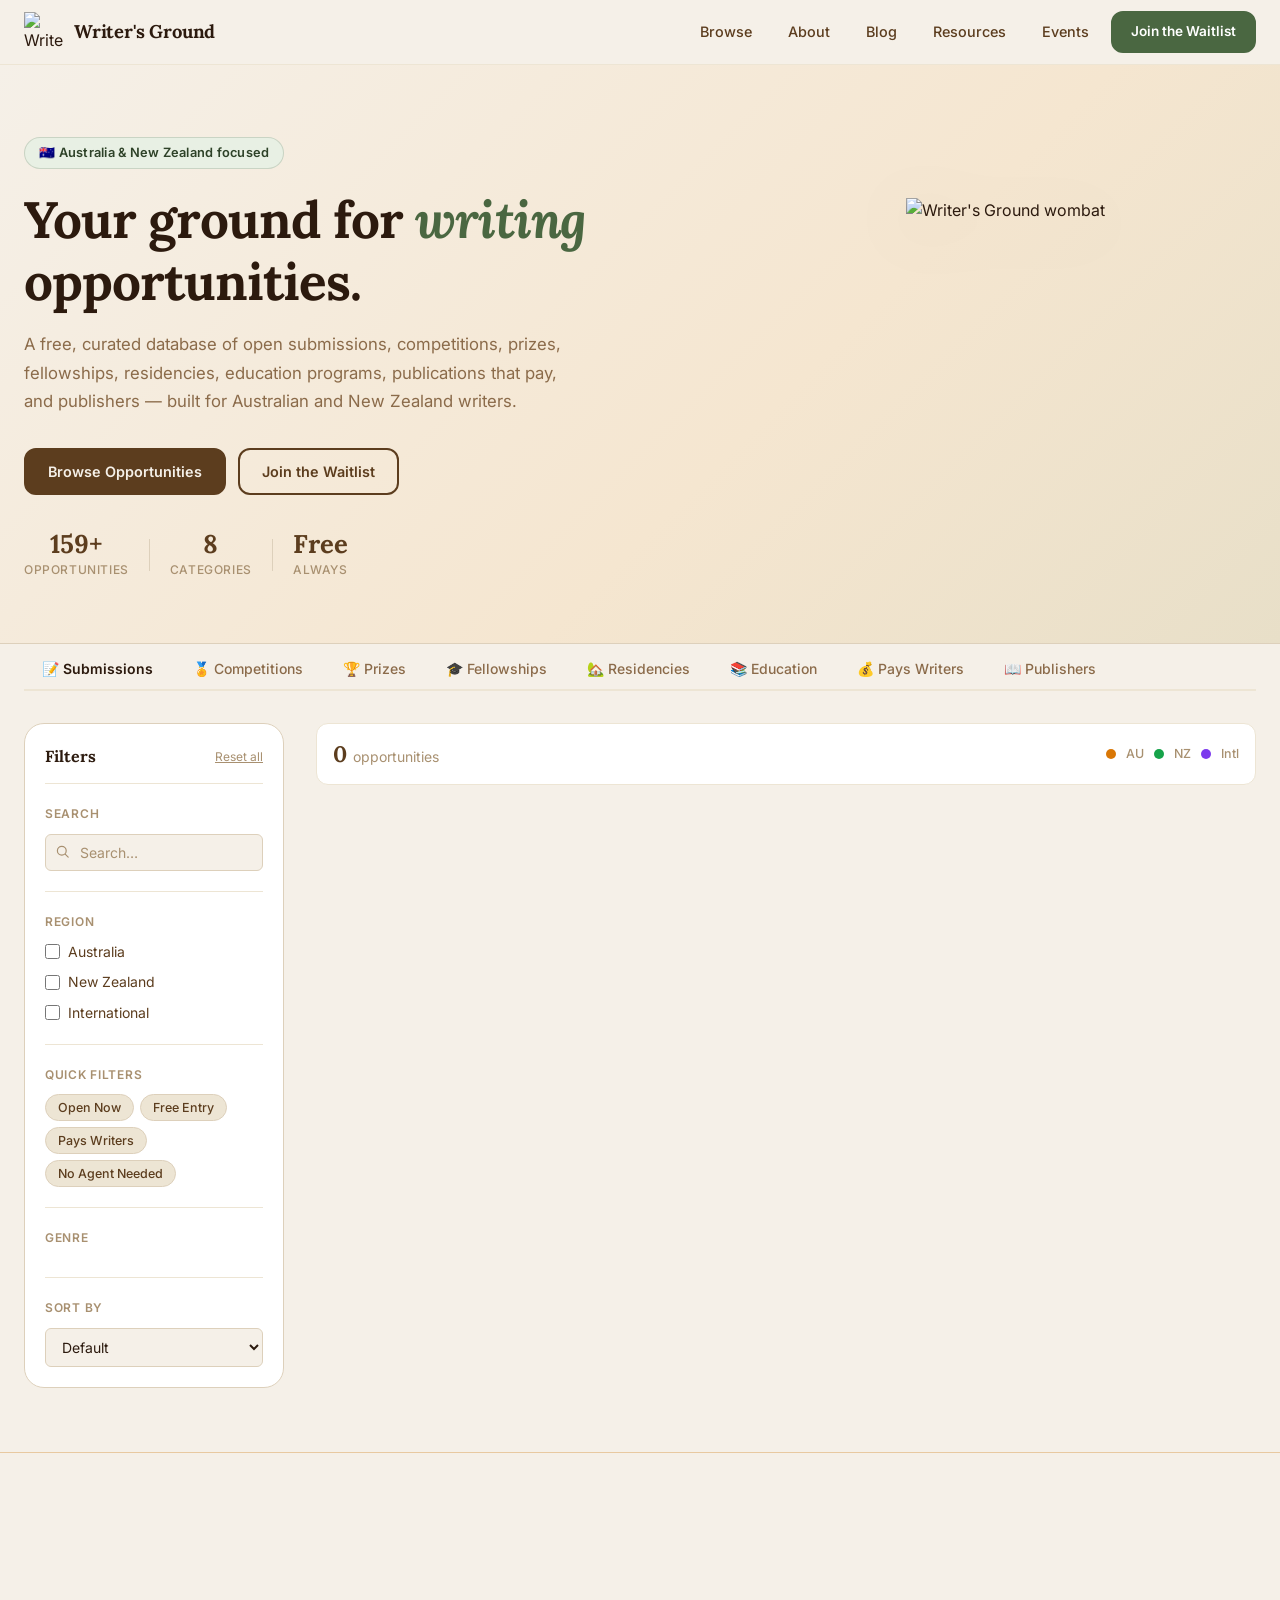
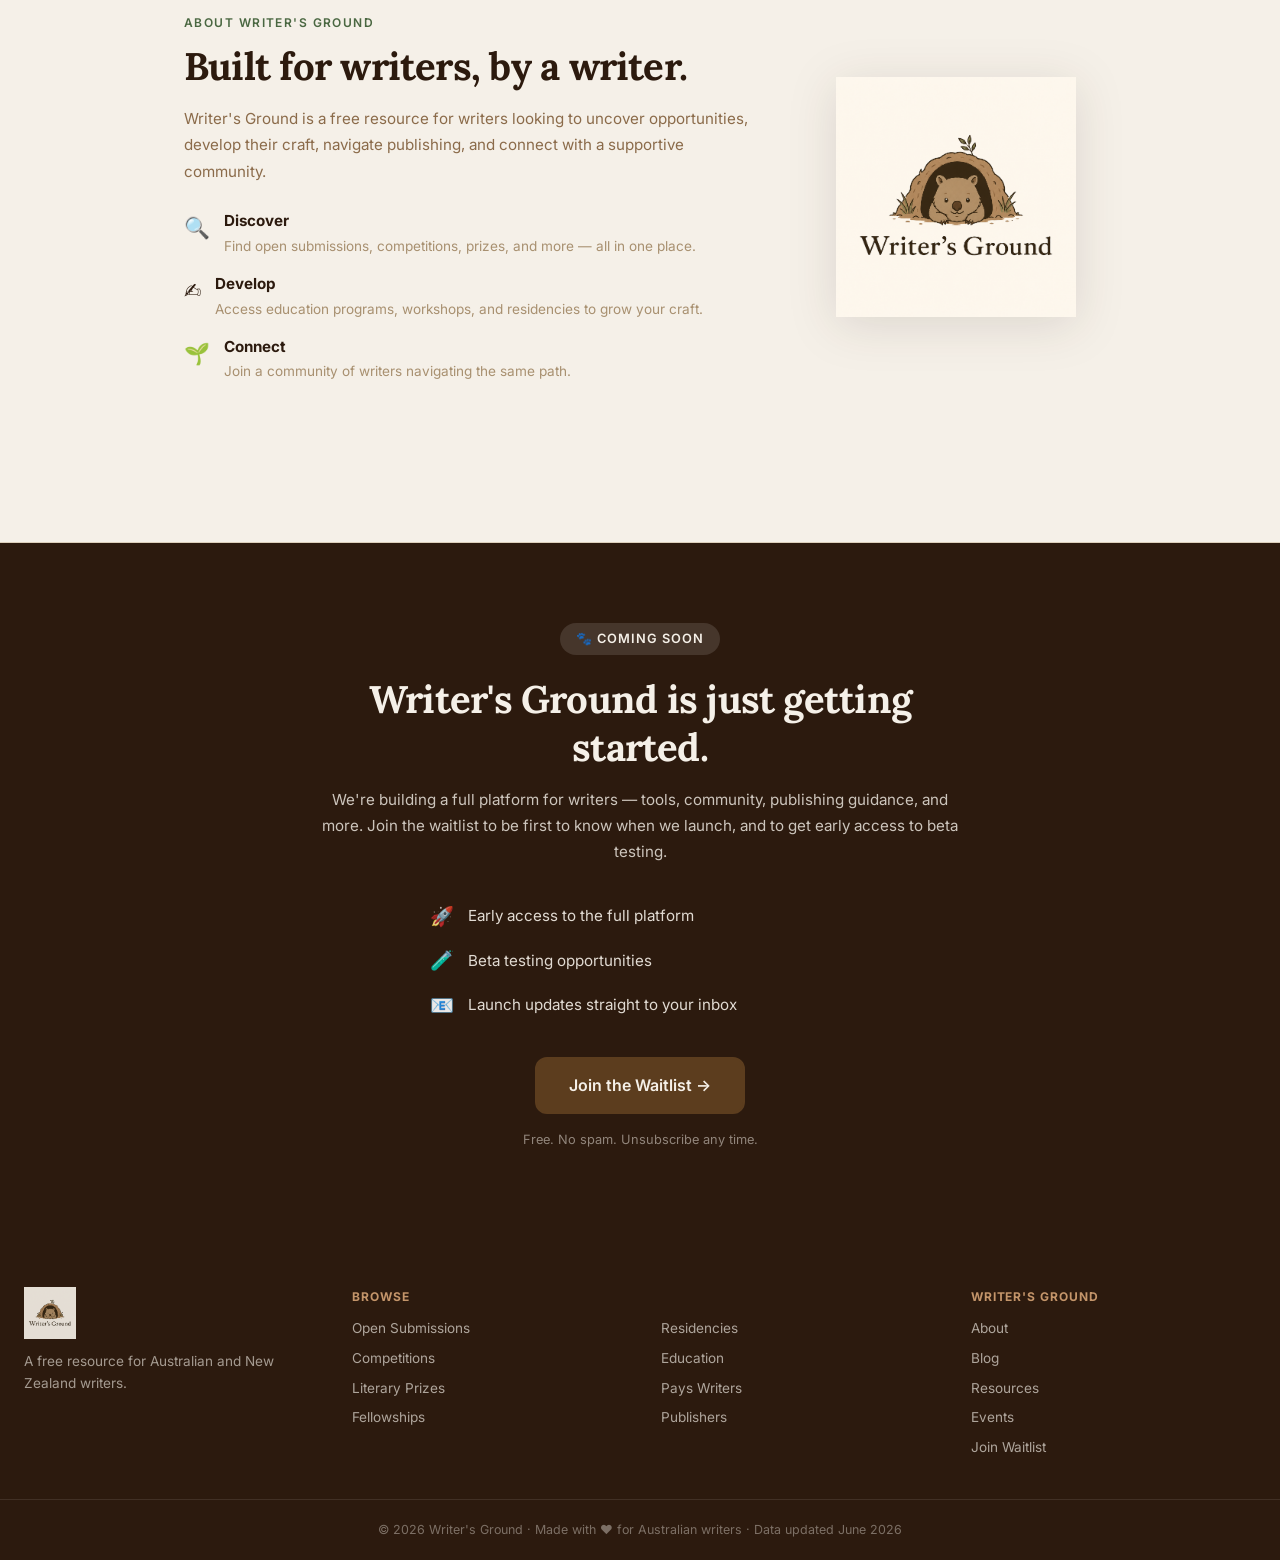
==== commit bbf0ee20: "Update index.html" ====
--- a/index.html
+++ b/index.html
@@ -179,8 +179,7 @@
       <div class="about-text">
         <span class="eyebrow">About Writer's Ground</span>
         <h2 class="section-h2">Built for writers, by a writer.</h2>
-        <p>Writer's Ground is a free resource for Australian and New Zealand writers looking to uncover opportunities, develop their craft, navigate publishing, and connect with a supportive community.</p>
-        <p>We focus on AU/NZ opportunities first, then expand to major international organisations worth knowing about. Everything is hand-curated — no AI-generated noise, no paywalls.</p>
+        <p>Writer's Ground is a free resource for writers looking to uncover opportunities, develop their craft, navigate publishing, and connect with a supportive community.</p>
         <div class="pillars">
           <div class="pillar">
             <span class="pillar-icon">🔍</span>
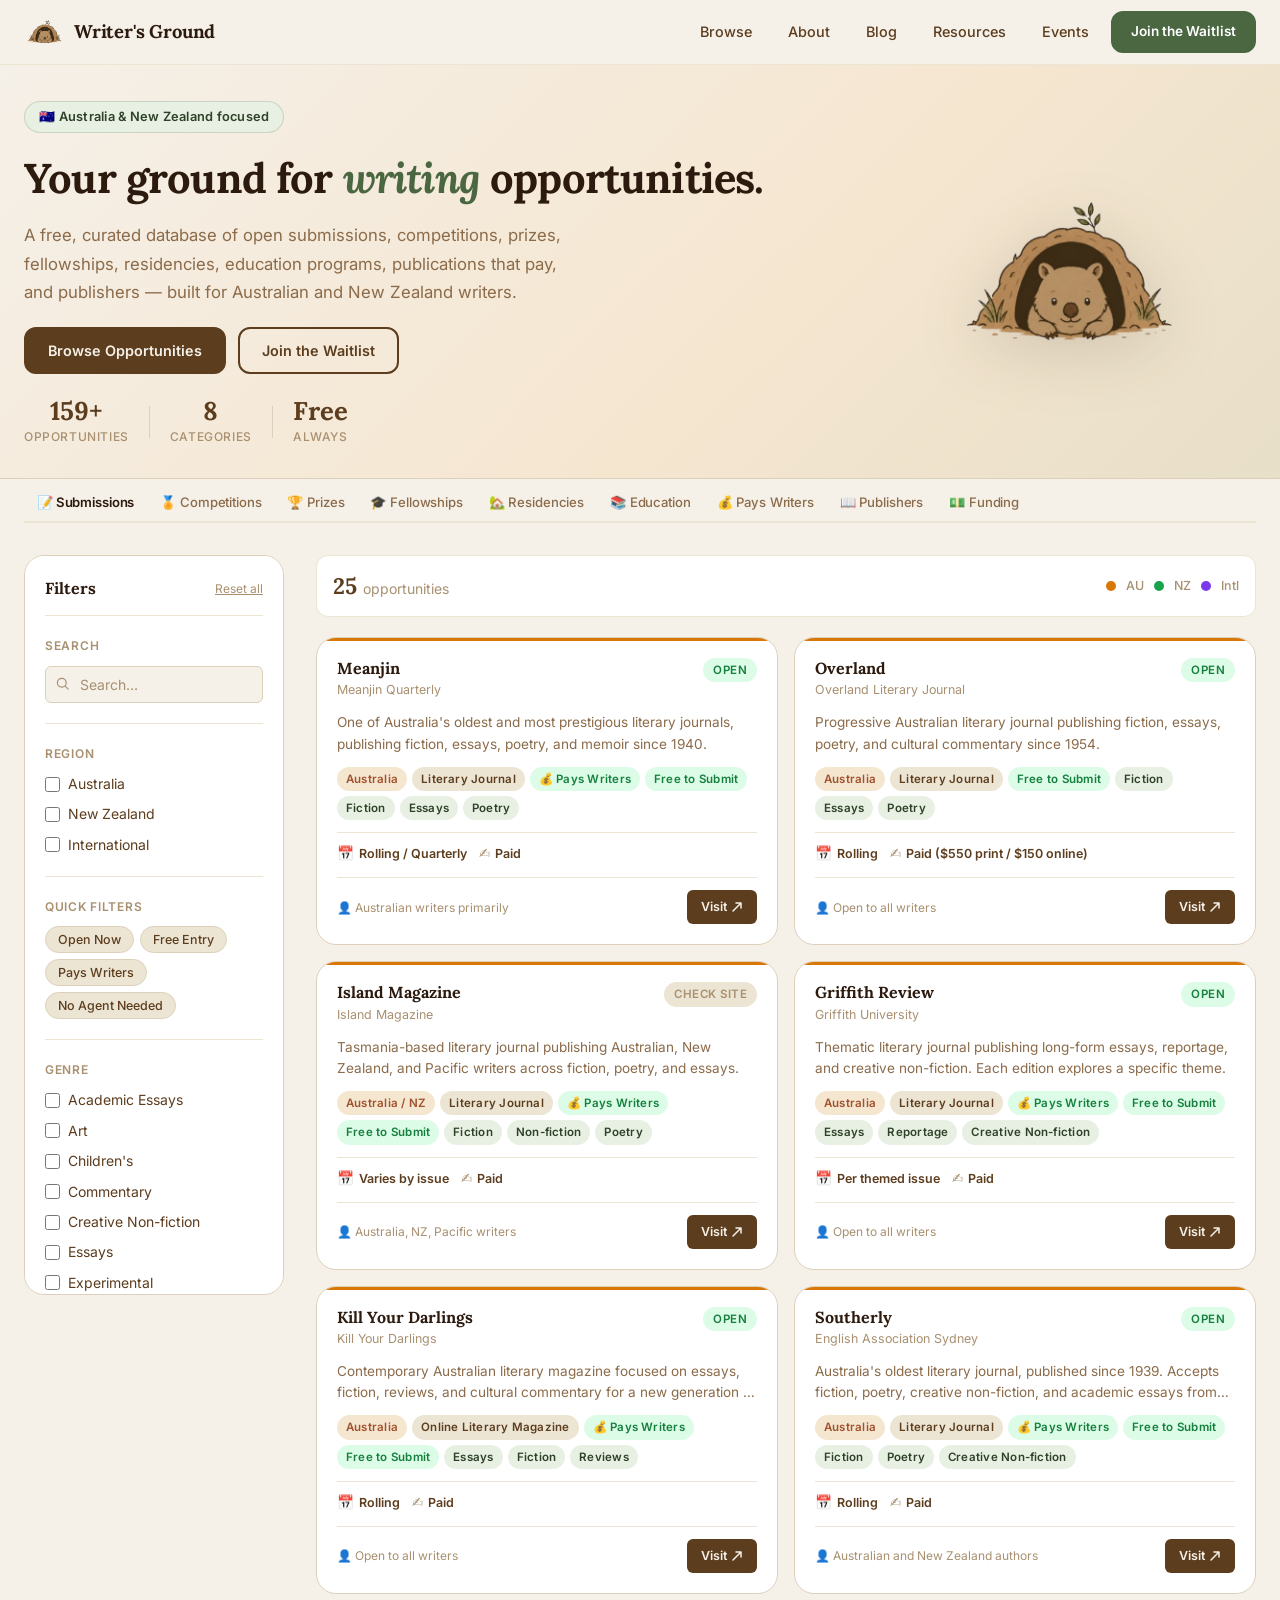
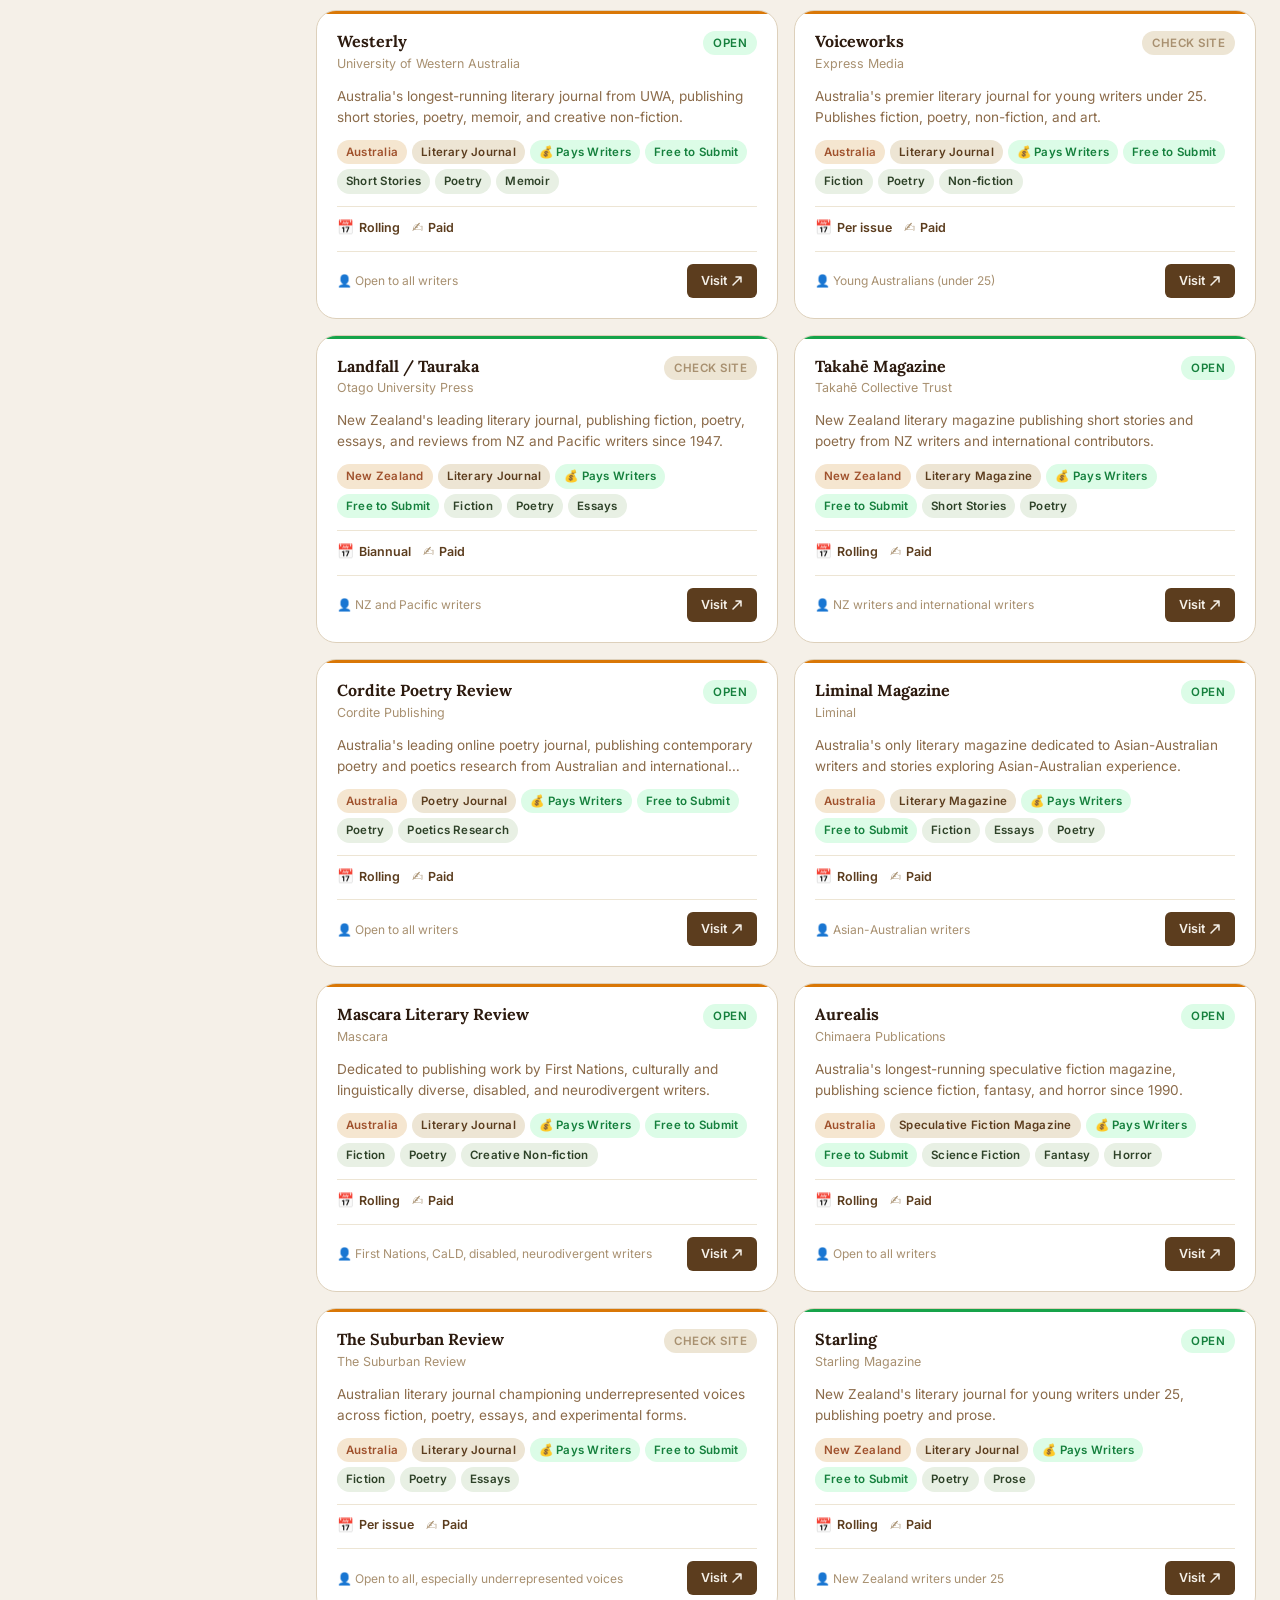
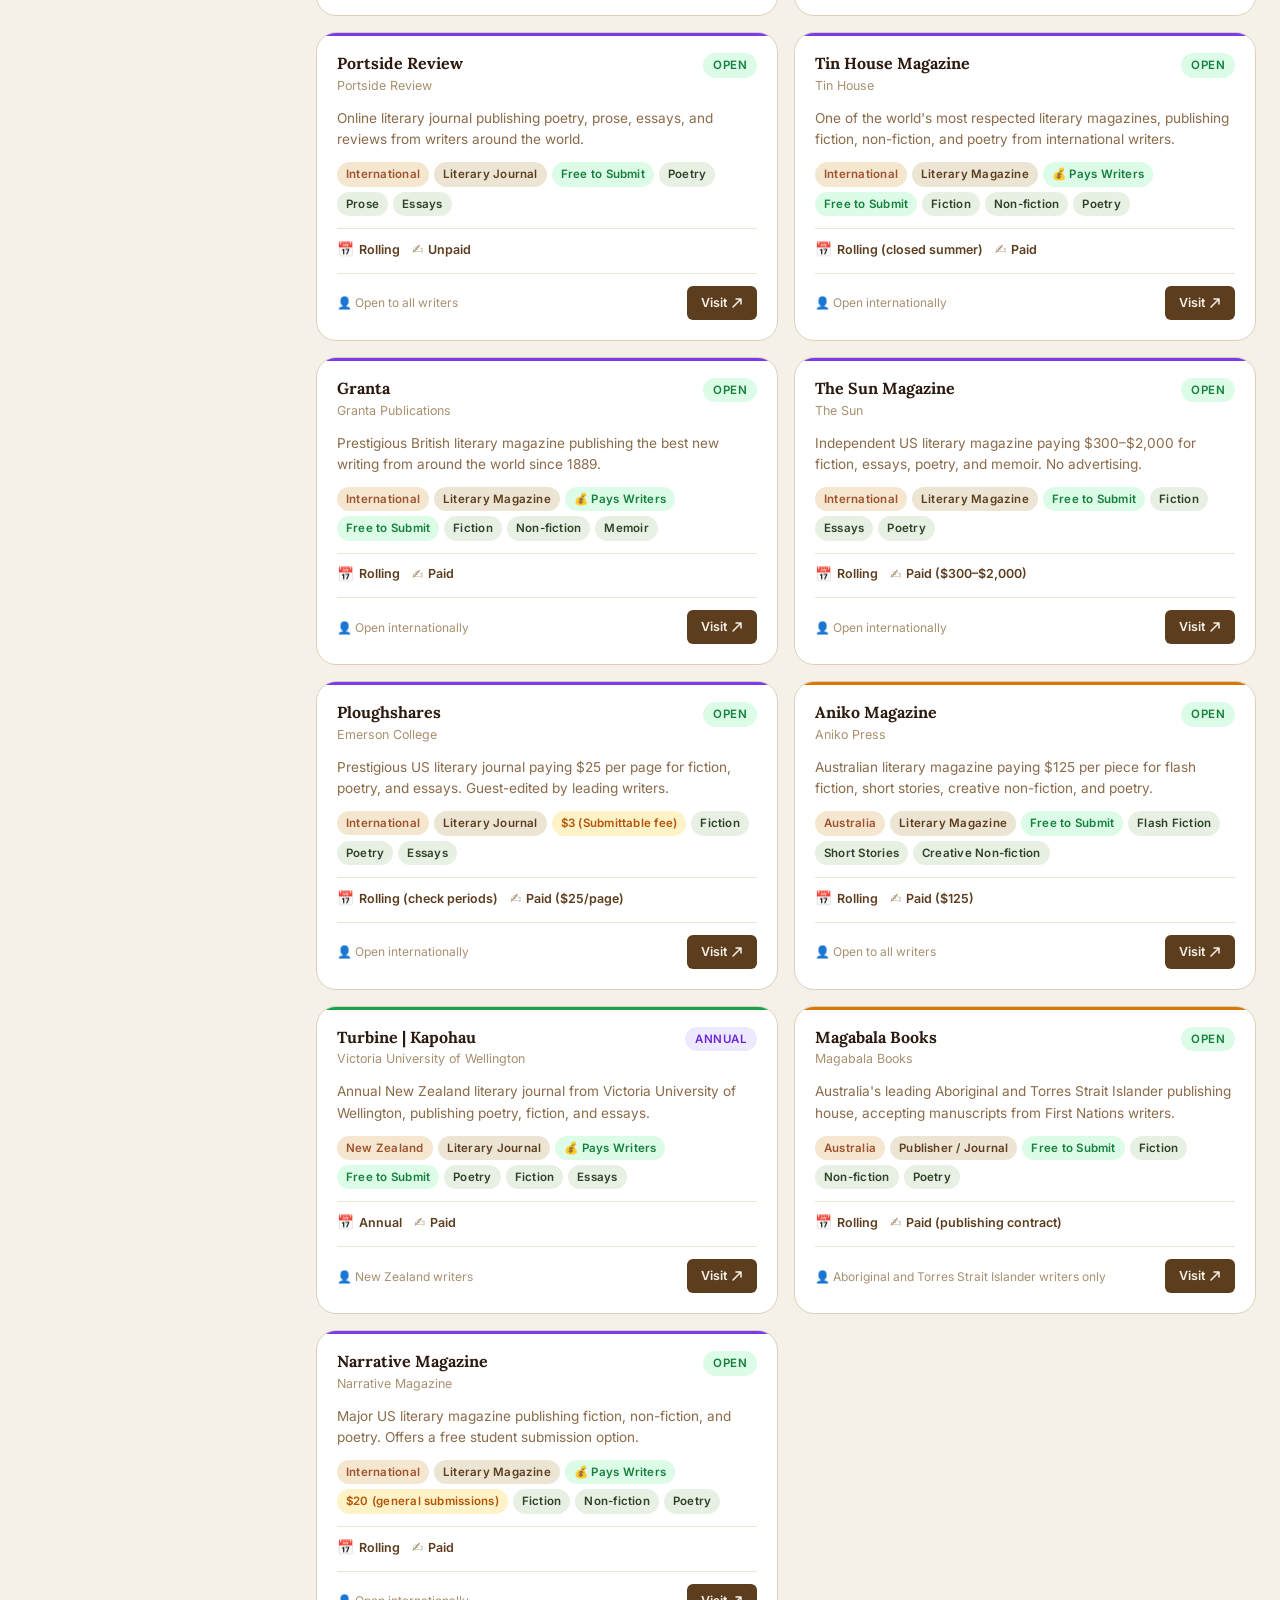
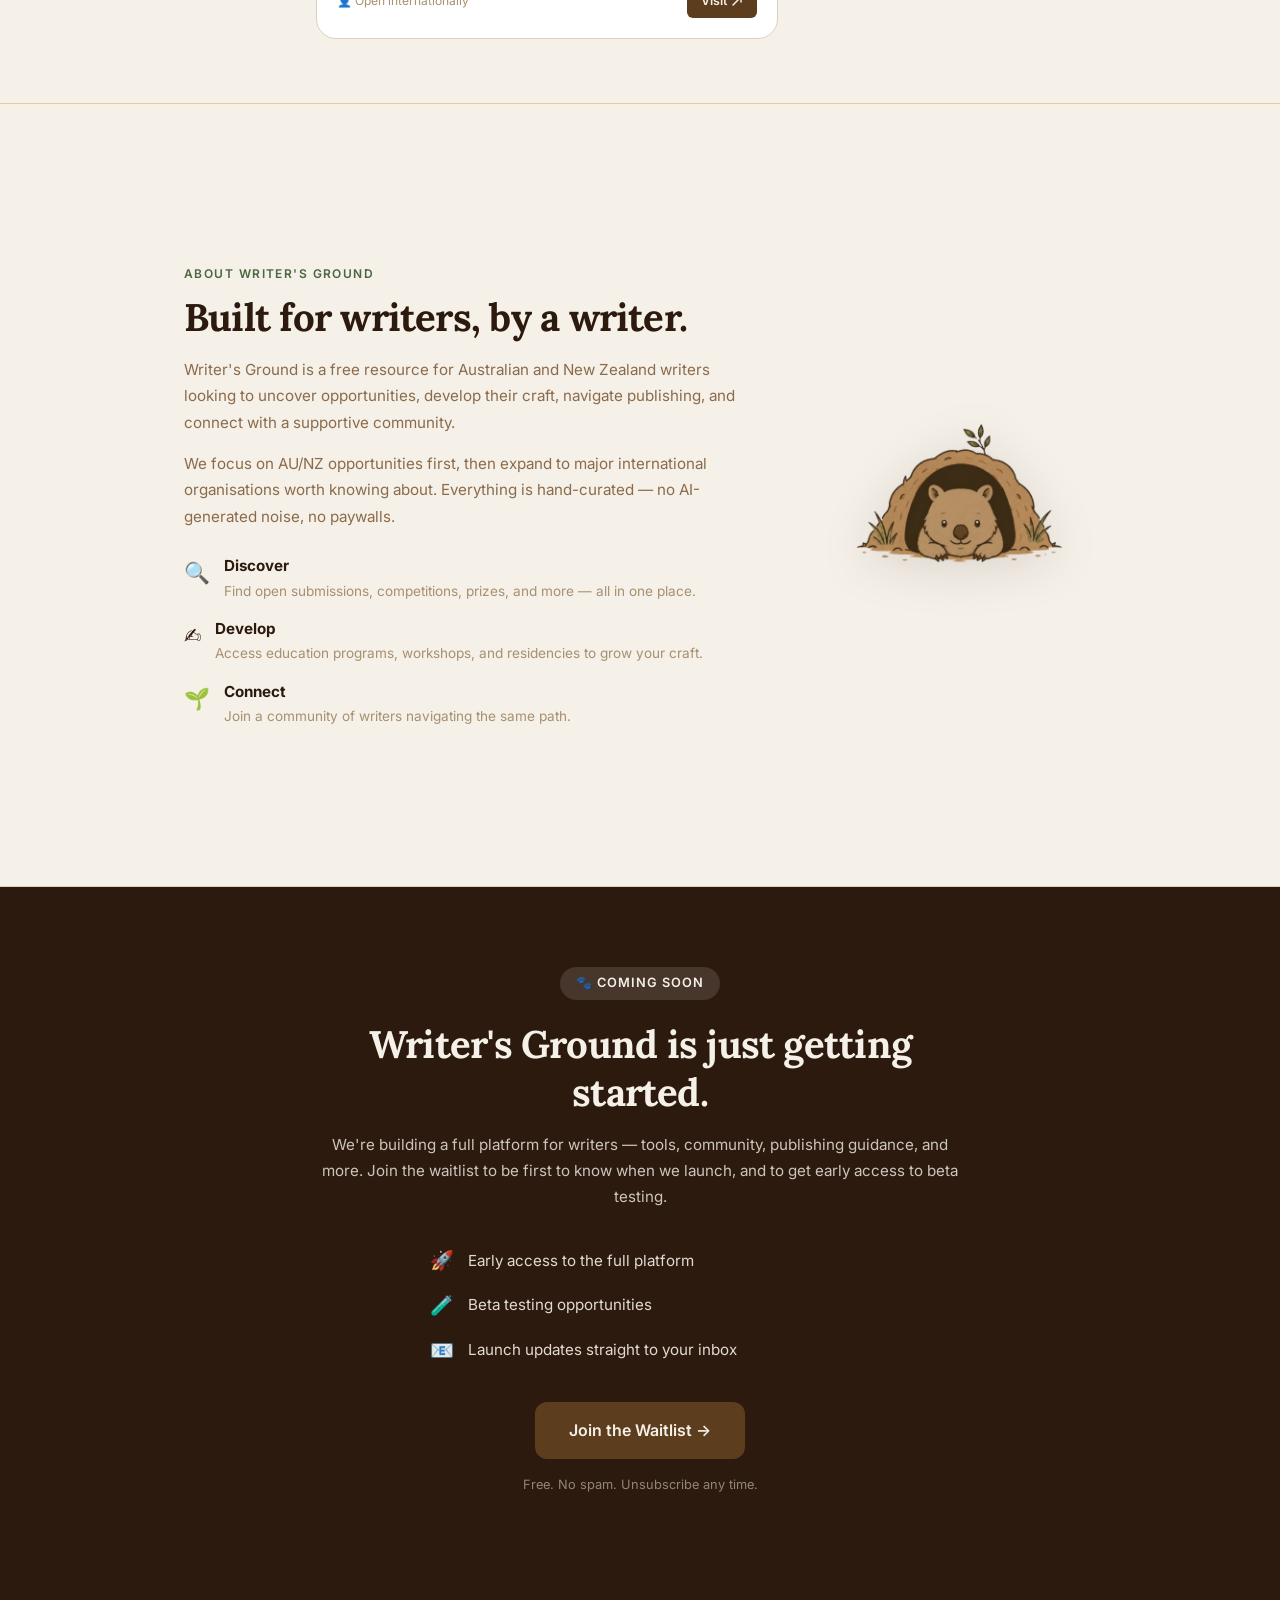
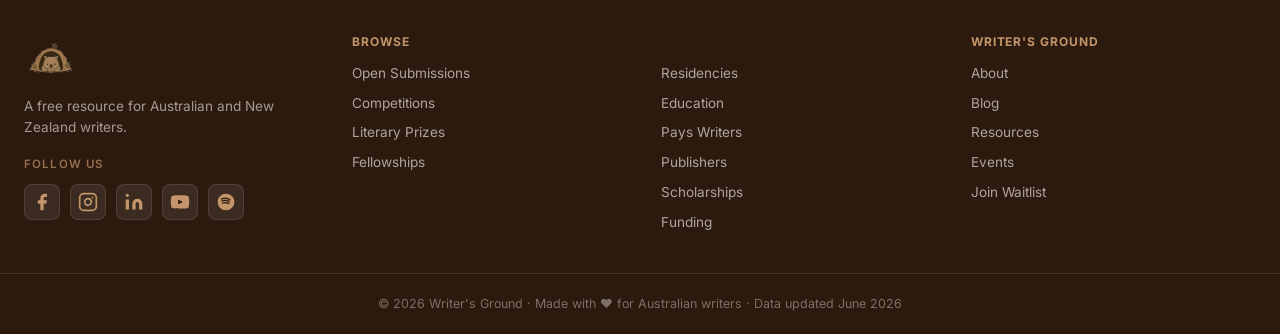
==== commit df92d7b6: "Add files via upload" ====
--- a/index.html
+++ b/index.html
@@ -78,6 +78,7 @@
           <button class="cat-tab" data-cat="education">📚 Education</button>
           <button class="cat-tab" data-cat="pays_writers">💰 Pays Writers</button>
           <button class="cat-tab" data-cat="publishers">📖 Publishers</button>
+          <button class="cat-tab" data-cat="funding">💵 Funding</button>
         </div>
       </div>
 
@@ -179,7 +180,8 @@
       <div class="about-text">
         <span class="eyebrow">About Writer's Ground</span>
         <h2 class="section-h2">Built for writers, by a writer.</h2>
-        <p>Writer's Ground is a free resource for writers looking to uncover opportunities, develop their craft, navigate publishing, and connect with a supportive community.</p>
+        <p>Writer's Ground is a free resource for Australian and New Zealand writers looking to uncover opportunities, develop their craft, navigate publishing, and connect with a supportive community.</p>
+        <p>We focus on AU/NZ opportunities first, then expand to major international organisations worth knowing about. Everything is hand-curated — no AI-generated noise, no paywalls.</p>
         <div class="pillars">
           <div class="pillar">
             <span class="pillar-icon">🔍</span>
@@ -205,7 +207,7 @@
         </div>
       </div>
       <div class="about-img">
-        <img src="logo.png" alt="Writer's Ground" />
+        <img src="Wombat_no_bg.png" alt="Writer's Ground" />
       </div>
     </div>
   </section>
@@ -234,8 +236,47 @@
   <footer class="site-footer">
     <div class="footer-inner">
       <div class="footer-brand">
-        <img src="logo.png" alt="Writer's Ground" class="footer-logo" />
+        <img src="Wombat_no_bg.png" alt="Writer's Ground" class="footer-logo" />
         <p>A free resource for Australian and New Zealand writers.</p>
+      
+        <div class="footer-social">
+        <span class="social-label">Follow us</span>
+        <div class="social-icons">
+          <a href="#" class="social-icon" aria-label="Facebook" title="Facebook">
+            <svg xmlns="http://www.w3.org/2000/svg" width="20" height="20" viewBox="0 0 24 24" fill="currentColor">
+              <path d="M18 2h-3a5 5 0 0 0-5 5v3H7v4h3v8h4v-8h3l1-4h-4V7a1 1 0 0 1 1-1h3z"/>
+            </svg>
+          </a>
+          <a href="#" class="social-icon" aria-label="Instagram" title="Instagram">
+            <svg xmlns="http://www.w3.org/2000/svg" width="20" height="20" viewBox="0 0 24 24" fill="none" stroke="currentColor" stroke-width="2" stroke-linecap="round" stroke-linejoin="round">
+              <rect x="2" y="2" width="20" height="20" rx="5" ry="5"/>
+              <path d="M16 11.37A4 4 0 1 1 12.63 8 4 4 0 0 1 16 11.37z"/>
+              <line x1="17.5" y1="6.5" x2="17.51" y2="6.5"/>
+            </svg>
+          </a>
+          <a href="#" class="social-icon" aria-label="LinkedIn" title="LinkedIn">
+            <svg xmlns="http://www.w3.org/2000/svg" width="20" height="20" viewBox="0 0 24 24" fill="currentColor">
+              <path d="M16 8a6 6 0 0 1 6 6v7h-4v-7a2 2 0 0 0-2-2 2 2 0 0 0-2 2v7h-4v-7a6 6 0 0 1 6-6z"/>
+              <rect x="2" y="9" width="4" height="12"/>
+              <circle cx="4" cy="4" r="2"/>
+            </svg>
+          </a>
+          <a href="#" class="social-icon" aria-label="YouTube" title="YouTube">
+            <svg xmlns="http://www.w3.org/2000/svg" width="20" height="20" viewBox="0 0 24 24" fill="currentColor">
+              <path d="M22.54 6.42a2.78 2.78 0 0 0-1.95-1.96C18.88 4 12 4 12 4s-6.88 0-8.59.46a2.78 2.78 0 0 0-1.95 1.96A29 29 0 0 0 1 12a29 29 0 0 0 .46 5.58A2.78 2.78 0 0 0 3.41 19.6C5.12 20 12 20 12 20s6.88 0 8.59-.46a2.78 2.78 0 0 0 1.95-1.95A29 29 0 0 0 23 12a29 29 0 0 0-.46-5.58z"/>
+              <polygon points="9.75 15.02 15.5 12 9.75 8.98 9.75 15.02" fill="var(--brown-dark)" style="fill:#2C1A0E"/>
+            </svg>
+          </a>
+          <a href="#" class="social-icon" aria-label="Spotify" title="Spotify">
+            <svg xmlns="http://www.w3.org/2000/svg" width="20" height="20" viewBox="0 0 24 24" fill="currentColor">
+              <circle cx="12" cy="12" r="10"/>
+              <path d="M8 13.5c2.5-1 5.5-.8 7.5.5" stroke="var(--brown-dark)" stroke-width="1.5" stroke-linecap="round" fill="none" style="stroke:#2C1A0E"/>
+              <path d="M7 11c3-1.2 6.5-1 9 .8" stroke="var(--brown-dark)" stroke-width="1.5" stroke-linecap="round" fill="none" style="stroke:#2C1A0E"/>
+              <path d="M6.5 8.5c3.5-1.5 7.5-1.2 10.5 1" stroke="var(--brown-dark)" stroke-width="1.5" stroke-linecap="round" fill="none" style="stroke:#2C1A0E"/>
+            </svg>
+          </a>
+        </div>
+      </div>
       </div>
       <div class="footer-links">
         <div class="footer-col">
@@ -251,6 +292,8 @@
           <a href="index.html#browse" onclick="switchTab('education')">Education</a>
           <a href="index.html#browse" onclick="switchTab('pays_writers')">Pays Writers</a>
           <a href="index.html#browse" onclick="switchTab('publishers')">Publishers</a>
+          <a href="index.html#browse" onclick="switchTab('scholarships')">Scholarships</a>
+          <a href="index.html#browse" onclick="switchTab('funding')">Funding</a>
         </div>
         <div class="footer-col">
           <strong>Writer's Ground</strong>
@@ -268,6 +311,7 @@
   </footer>
 
   <script src="data.js"></script>
+  <script src="data-loader.js"></script>
   <script src="app.js"></script>
 </body>
 </html>
--- a/styles.css
+++ b/styles.css
@@ -206,7 +206,7 @@
 .hero-inner {
   max-width: 1280px;
   margin: 0 auto;
-  padding: 72px 24px 64px;
+  padding: 36px 24px 32px;
   display: grid;
   grid-template-columns: 1fr 380px;
   gap: 48px;
@@ -228,7 +228,7 @@
 }
 .hero-heading {
   font-family: var(--font-serif);
-  font-size: clamp(2rem, 4vw, 3.2rem);
+  font-size: clamp(1.8rem, 3.5vw, 2.6rem);
   font-weight: 700;
   color: var(--brown-dark);
   line-height: 1.2;
@@ -244,13 +244,13 @@
   color: var(--text-light);
   line-height: 1.7;
   max-width: 540px;
-  margin-bottom: 32px;
+  margin-bottom: 20px;
 }
 .hero-actions {
   display: flex;
   gap: 12px;
   flex-wrap: wrap;
-  margin-bottom: 36px;
+  margin-bottom: 24px;
 }
 .hero-stats {
   display: flex;
@@ -286,8 +286,8 @@
   align-items: center;
 }
 .hero-mascot {
-  width: 320px;
-  height: 320px;
+  width: 240px;
+  height: 240px;
   object-fit: contain;
   filter: drop-shadow(0 12px 32px rgba(44,26,14,0.15));
   animation: float 4s ease-in-out infinite;
@@ -319,19 +319,32 @@
   z-index: 80;
   background: var(--cream);
   padding-top: 4px;
+  overflow: hidden;
+}
+.cat-tabs-wrap::after {
+  content: '';
+  position: absolute;
+  right: 0;
+  top: 0;
+  bottom: 0;
+  width: 48px;
+  background: linear-gradient(to right, transparent, var(--cream) 80%);
+  pointer-events: none;
+  z-index: 2;
 }
 .cat-tabs {
   display: flex;
-  gap: 4px;
+  gap: 0;
   overflow-x: auto;
   scrollbar-width: none;
   padding-bottom: 0;
+  padding-right: 48px;
 }
 .cat-tabs::-webkit-scrollbar { display: none; }
 .cat-tab {
   flex-shrink: 0;
-  padding: 12px 18px;
-  font-size: 0.875rem;
+  padding: 11px 13px;
+  font-size: 0.82rem;
   font-weight: 500;
   color: var(--text-light);
   background: none;
@@ -340,6 +353,8 @@
   margin-bottom: -2px;
   transition: all var(--transition);
   white-space: nowrap;
+  cursor: pointer;
+  letter-spacing: -0.01em;
 }
 .cat-tab:hover {
   color: var(--brown);
@@ -1479,3 +1494,91 @@
 .pillar strong { display: block; color: var(--brown-dark); font-size: 0.95rem; margin-bottom: 2px; }
 .pillar p { font-size: 0.85rem; color: var(--text-muted); margin: 0; line-height: 1.5; }
 
+
+/* ── SOCIAL ICONS ─────────────────────────────────────────────────────────── */
+.footer-social {
+  display: flex;
+  flex-direction: column;
+  gap: 10px;
+  margin-top: 16px;
+}
+.social-label {
+  font-size: 0.72rem;
+  font-weight: 600;
+  letter-spacing: 0.1em;
+  text-transform: uppercase;
+  color: var(--sand);
+  opacity: 0.7;
+}
+.social-icons {
+  display: flex;
+  gap: 10px;
+  align-items: center;
+}
+.social-icon {
+  display: flex;
+  align-items: center;
+  justify-content: center;
+  width: 36px;
+  height: 36px;
+  border-radius: 8px;
+  background: rgba(255,255,255,0.08);
+  color: var(--sand);
+  text-decoration: none;
+  transition: background 0.2s, color 0.2s, transform 0.15s;
+  border: 1px solid rgba(255,255,255,0.1);
+}
+.social-icon:hover {
+  background: var(--sage);
+  color: white;
+  transform: translateY(-2px);
+  border-color: var(--sage);
+}
+
+/* ═══════════════════════════════════════════════════
+   SKELETON LOADING CARDS
+═══════════════════════════════════════════════════ */
+@keyframes shimmer {
+  0%   { background-position: -600px 0; }
+  100% { background-position: 600px 0; }
+}
+.skeleton-card {
+  background: var(--white);
+  border: 1px solid var(--border-light);
+  border-radius: var(--radius-md);
+  overflow: hidden;
+  pointer-events: none;
+}
+.skeleton-stripe {
+  height: 4px;
+  background: linear-gradient(90deg, var(--cream-dark) 25%, var(--sand-light) 50%, var(--cream-dark) 75%);
+  background-size: 600px 100%;
+  animation: shimmer 1.4s infinite linear;
+}
+.skeleton-body {
+  padding: 18px;
+}
+.skeleton-line {
+  height: 12px;
+  border-radius: 6px;
+  margin-bottom: 10px;
+  background: linear-gradient(90deg, var(--cream-dark) 25%, var(--border-light) 50%, var(--cream-dark) 75%);
+  background-size: 600px 100%;
+  animation: shimmer 1.4s infinite linear;
+}
+.skeleton-line.wide   { width: 75%; }
+.skeleton-line.medium { width: 55%; }
+.skeleton-line.narrow { width: 35%; }
+.skeleton-tags {
+  display: flex;
+  gap: 8px;
+  margin: 14px 0;
+}
+.skeleton-tag {
+  height: 22px;
+  width: 72px;
+  border-radius: 100px;
+  background: linear-gradient(90deg, var(--cream-dark) 25%, var(--border-light) 50%, var(--cream-dark) 75%);
+  background-size: 600px 100%;
+  animation: shimmer 1.4s infinite linear;
+}
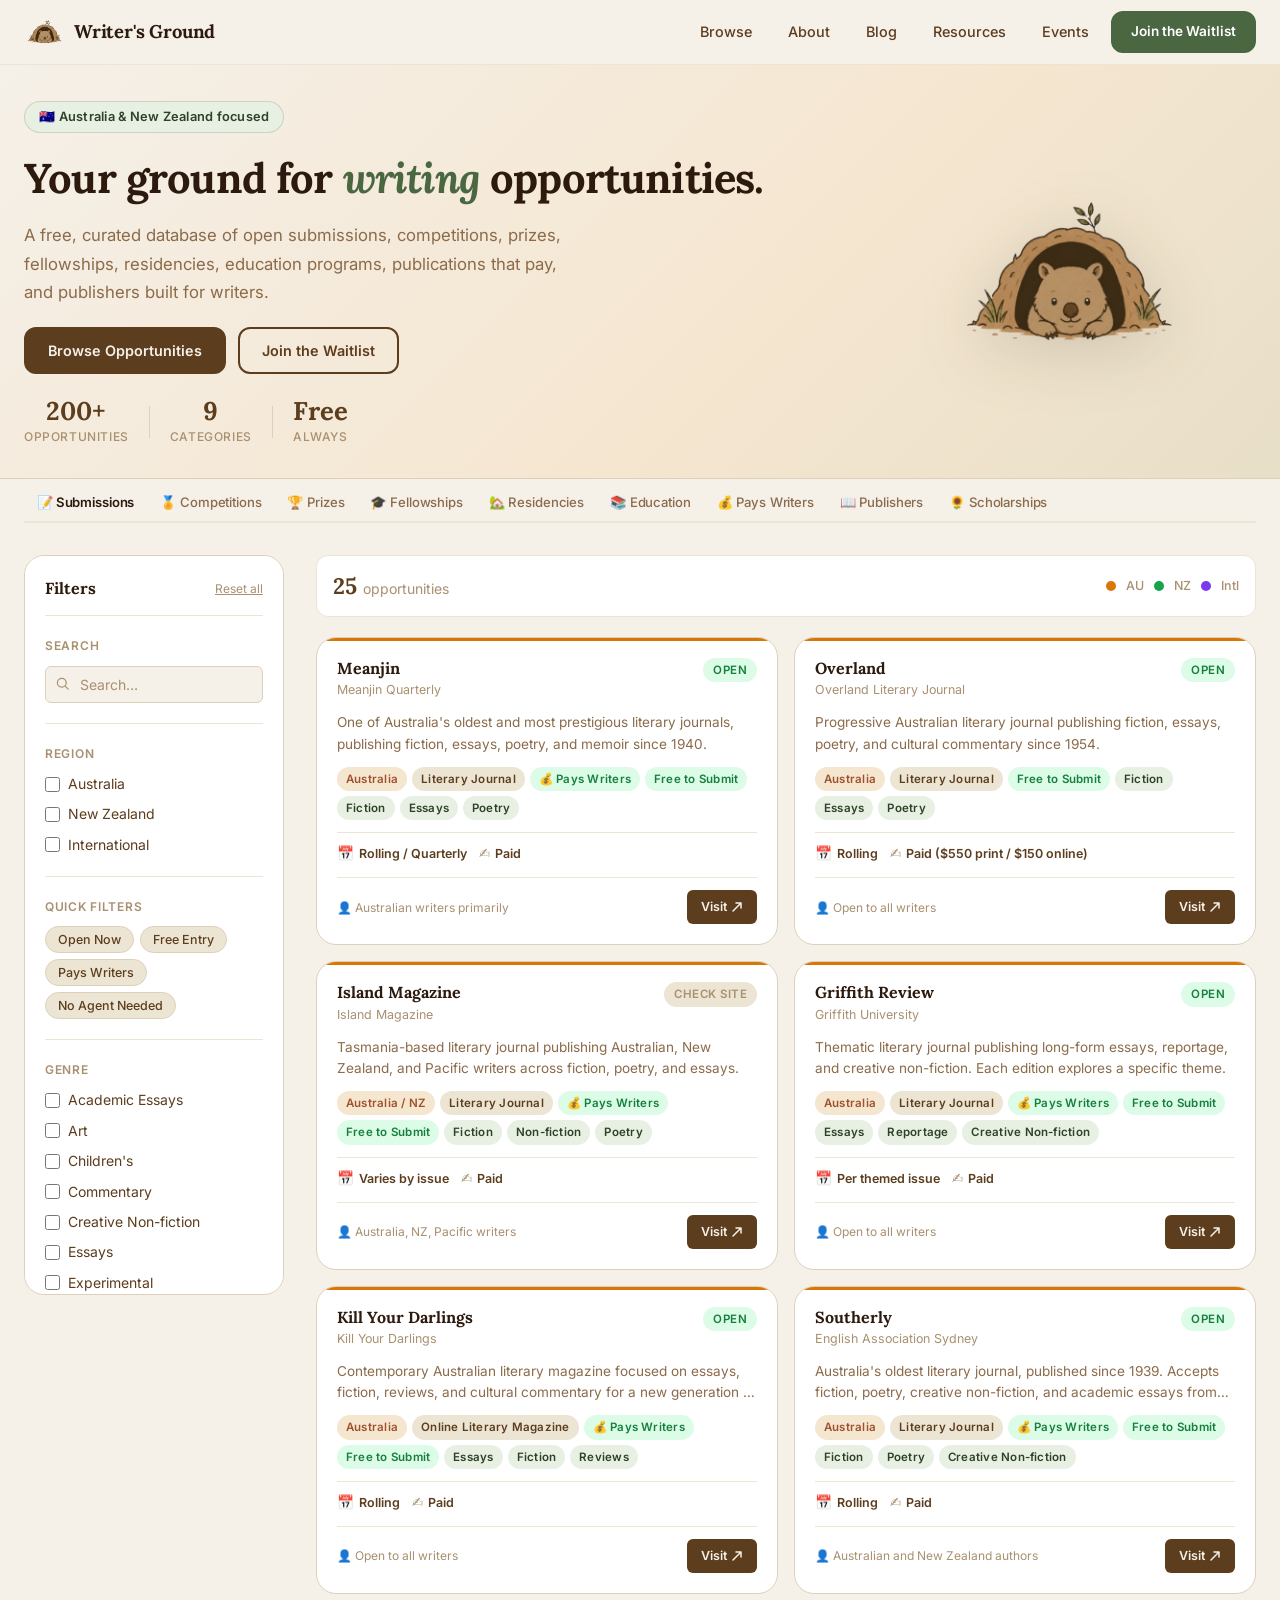
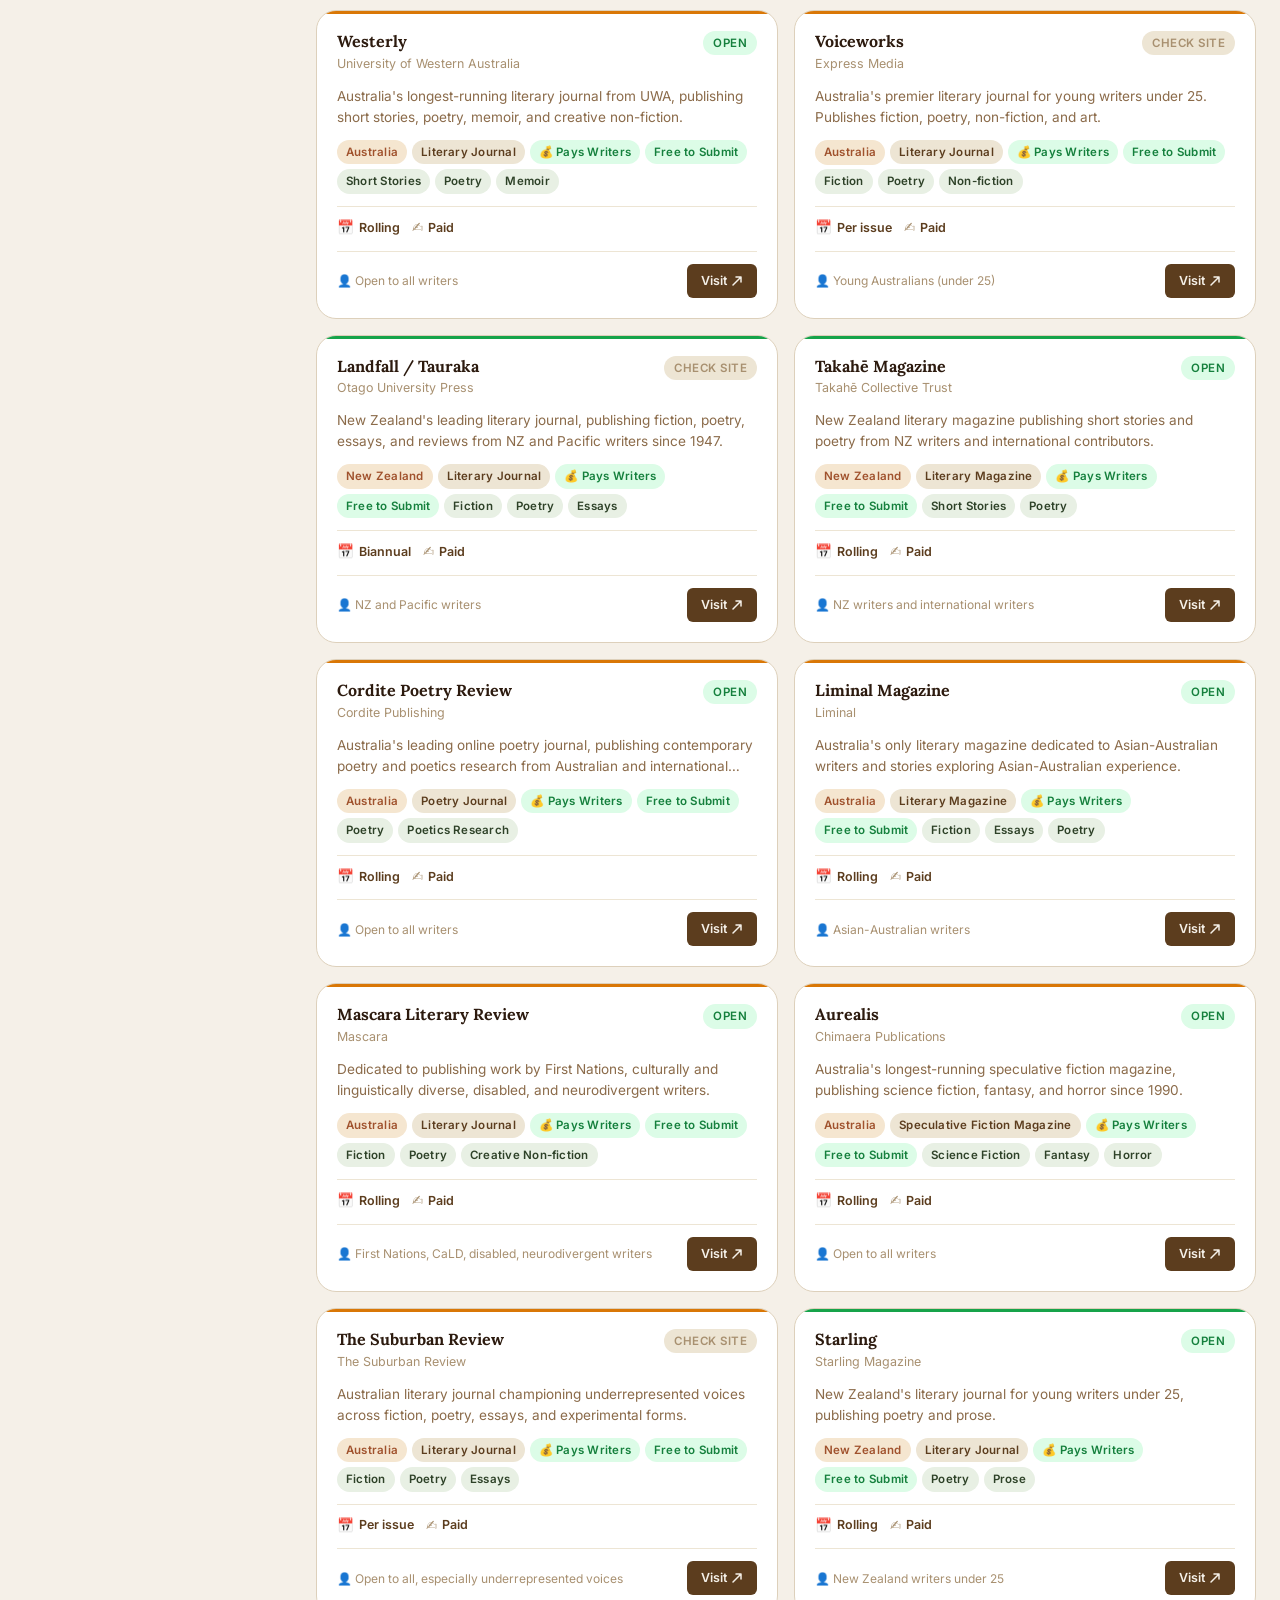
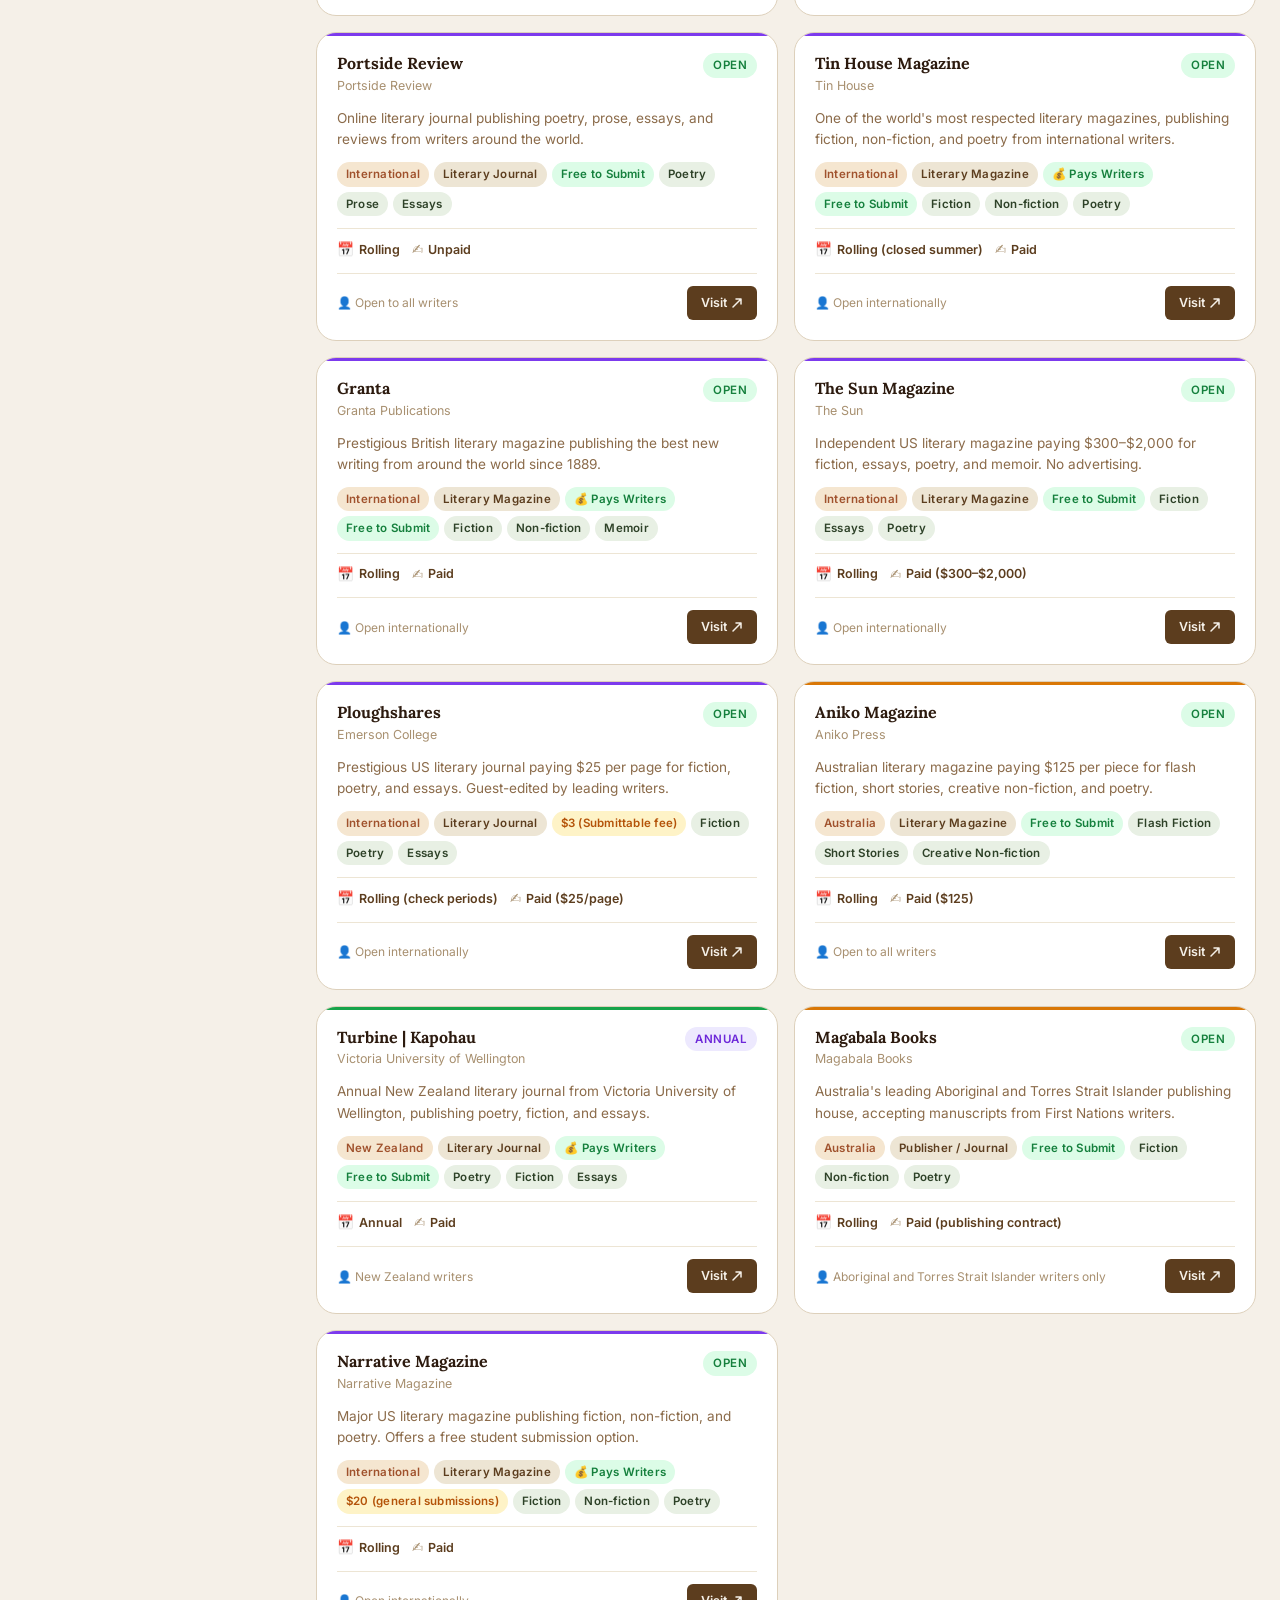
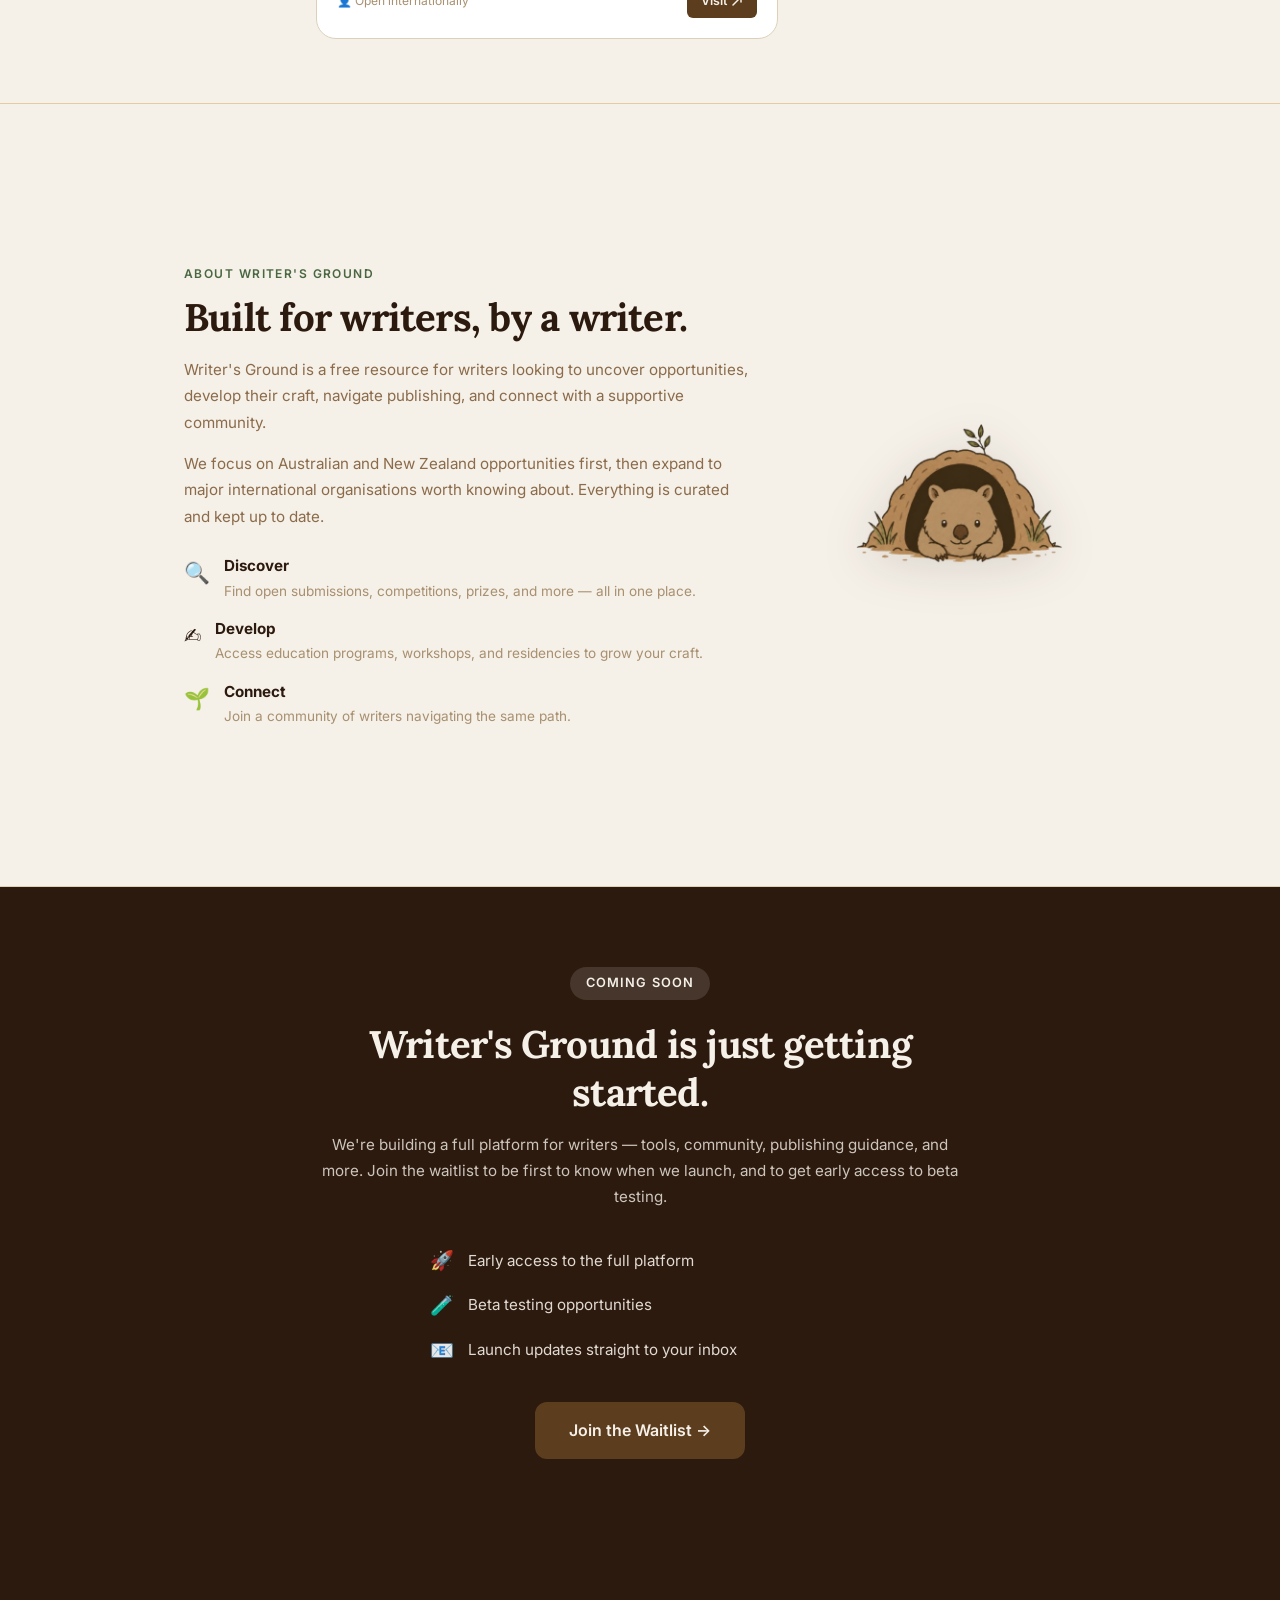
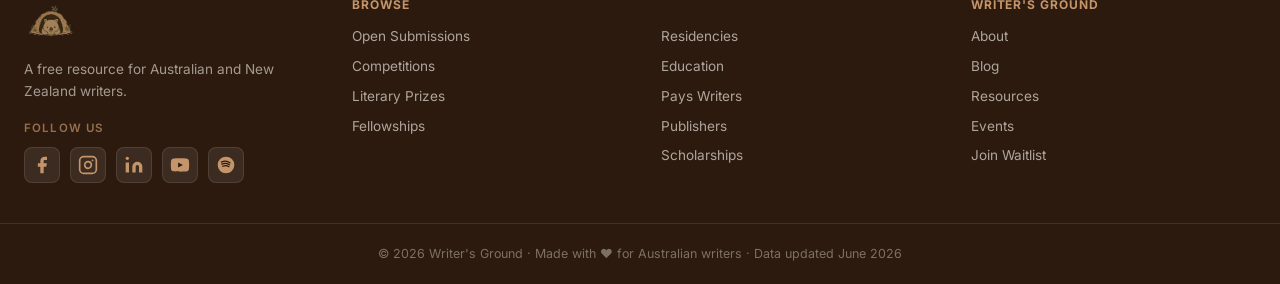
==== commit 771a49c4: "Update index.html" ====
--- a/index.html
+++ b/index.html
@@ -42,15 +42,15 @@
       <div class="hero-text">
         <div class="hero-badge">🇦🇺 Australia &amp; New Zealand focused</div>
         <h1 class="hero-heading">Your ground for <em>writing</em> opportunities.</h1>
-        <p class="hero-sub">A free, curated database of open submissions, competitions, prizes, fellowships, residencies, education programs, publications that pay, and publishers — built for Australian and New Zealand writers.</p>
+        <p class="hero-sub">A free, curated database of open submissions, competitions, prizes, fellowships, residencies, education programs, publications that pay, and publishers built for writers.</p>
         <div class="hero-actions">
           <a href="#browse" class="btn btn-primary">Browse Opportunities</a>
           <a href="waitlist.html" class="btn btn-ghost">Join the Waitlist</a>
         </div>
         <div class="hero-stats">
-          <div class="stat"><span class="stat-num">159+</span><span class="stat-label">Opportunities</span></div>
+          <div class="stat"><span class="stat-num">200+</span><span class="stat-label">Opportunities</span></div>
           <div class="stat-div"></div>
-          <div class="stat"><span class="stat-num">8</span><span class="stat-label">Categories</span></div>
+          <div class="stat"><span class="stat-num">9</span><span class="stat-label">Categories</span></div>
           <div class="stat-div"></div>
           <div class="stat"><span class="stat-num">Free</span><span class="stat-label">Always</span></div>
         </div>
@@ -78,7 +78,7 @@
           <button class="cat-tab" data-cat="education">📚 Education</button>
           <button class="cat-tab" data-cat="pays_writers">💰 Pays Writers</button>
           <button class="cat-tab" data-cat="publishers">📖 Publishers</button>
-          <button class="cat-tab" data-cat="funding">💵 Funding</button>
+          <button class="cat-tab" data-cat="scholarships">🌻 Scholarships</button>
         </div>
       </div>
 
@@ -180,8 +180,8 @@
       <div class="about-text">
         <span class="eyebrow">About Writer's Ground</span>
         <h2 class="section-h2">Built for writers, by a writer.</h2>
-        <p>Writer's Ground is a free resource for Australian and New Zealand writers looking to uncover opportunities, develop their craft, navigate publishing, and connect with a supportive community.</p>
-        <p>We focus on AU/NZ opportunities first, then expand to major international organisations worth knowing about. Everything is hand-curated — no AI-generated noise, no paywalls.</p>
+        <p>Writer's Ground is a free resource for writers looking to uncover opportunities, develop their craft, navigate publishing, and connect with a supportive community.</p>
+        <p>We focus on Australian and New Zealand opportunities first, then expand to major international organisations worth knowing about. Everything is curated and kept up to date.</p>
         <div class="pillars">
           <div class="pillar">
             <span class="pillar-icon">🔍</span>
@@ -217,7 +217,7 @@
   ══════════════════════════════════════════ -->
   <section class="waitlist-section" id="waitlist">
     <div class="waitlist-inner">
-      <div class="waitlist-badge">🐾 Coming Soon</div>
+      <div class="waitlist-badge">Coming Soon</div>
       <h2 class="section-h2 light">Writer's Ground is just getting started.</h2>
       <p class="nl-sub">We're building a full platform for writers — tools, community, publishing guidance, and more. Join the waitlist to be first to know when we launch, and to get early access to beta testing.</p>
       <div class="waitlist-perks">
@@ -226,7 +226,6 @@
         <div class="perk"><span class="perk-icon">📧</span><span>Launch updates straight to your inbox</span></div>
       </div>
       <a href="waitlist.html" class="btn btn-primary btn-lg">Join the Waitlist →</a>
-      <p class="nl-note">Free. No spam. Unsubscribe any time.</p>
     </div>
   </section>
 
@@ -293,7 +292,6 @@
           <a href="index.html#browse" onclick="switchTab('pays_writers')">Pays Writers</a>
           <a href="index.html#browse" onclick="switchTab('publishers')">Publishers</a>
           <a href="index.html#browse" onclick="switchTab('scholarships')">Scholarships</a>
-          <a href="index.html#browse" onclick="switchTab('funding')">Funding</a>
         </div>
         <div class="footer-col">
           <strong>Writer's Ground</strong>
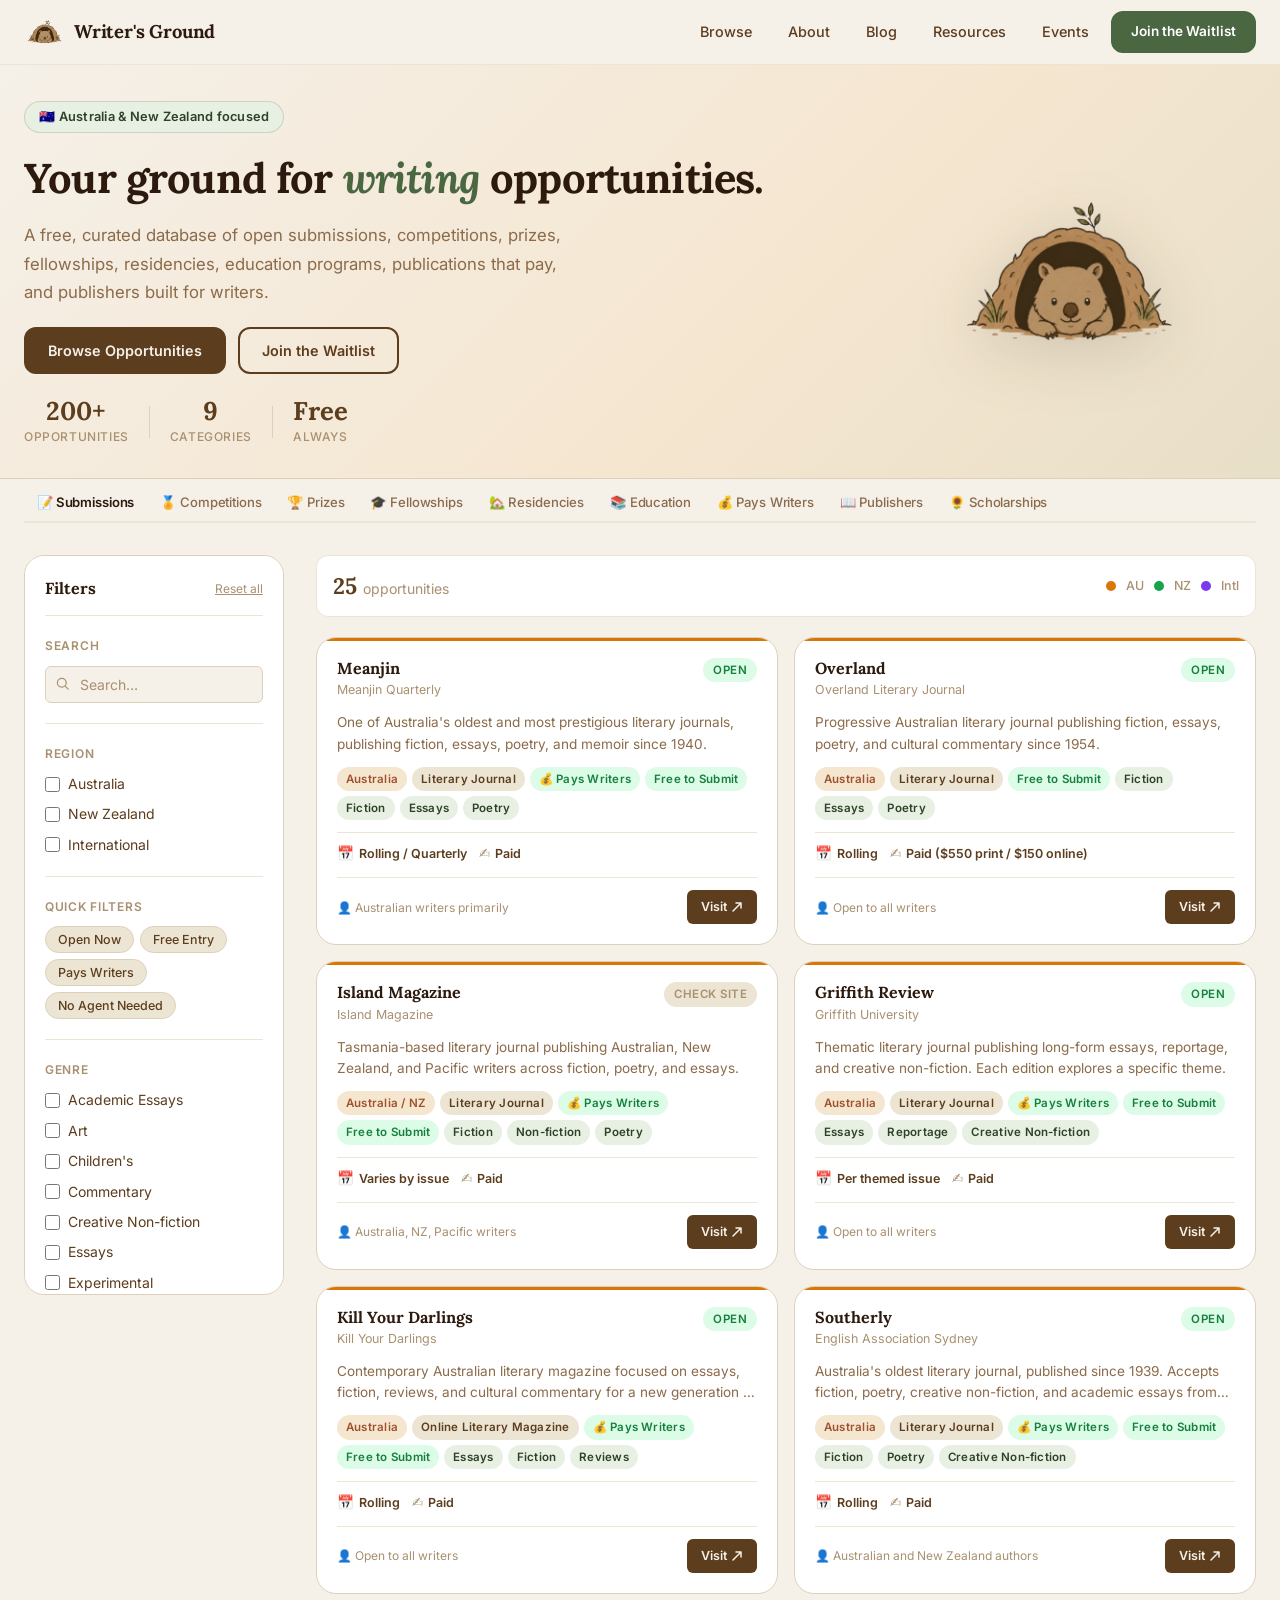
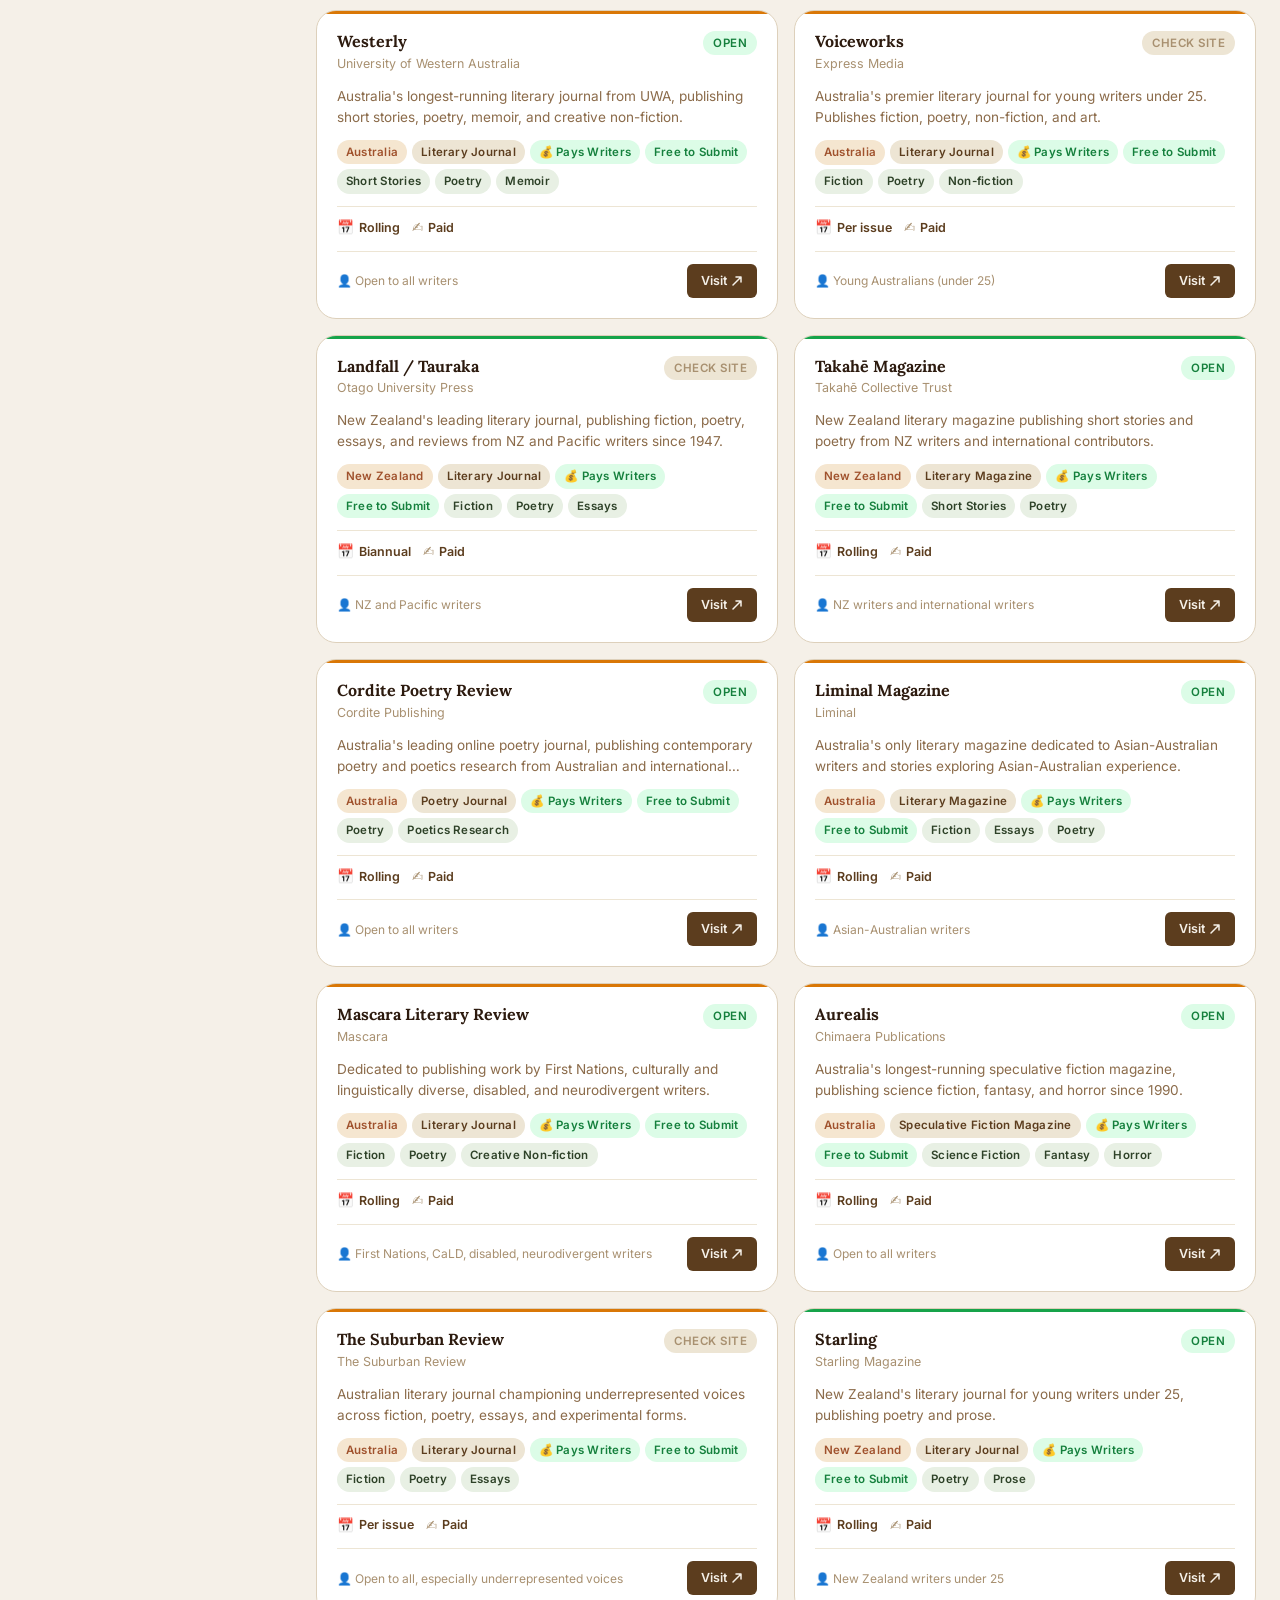
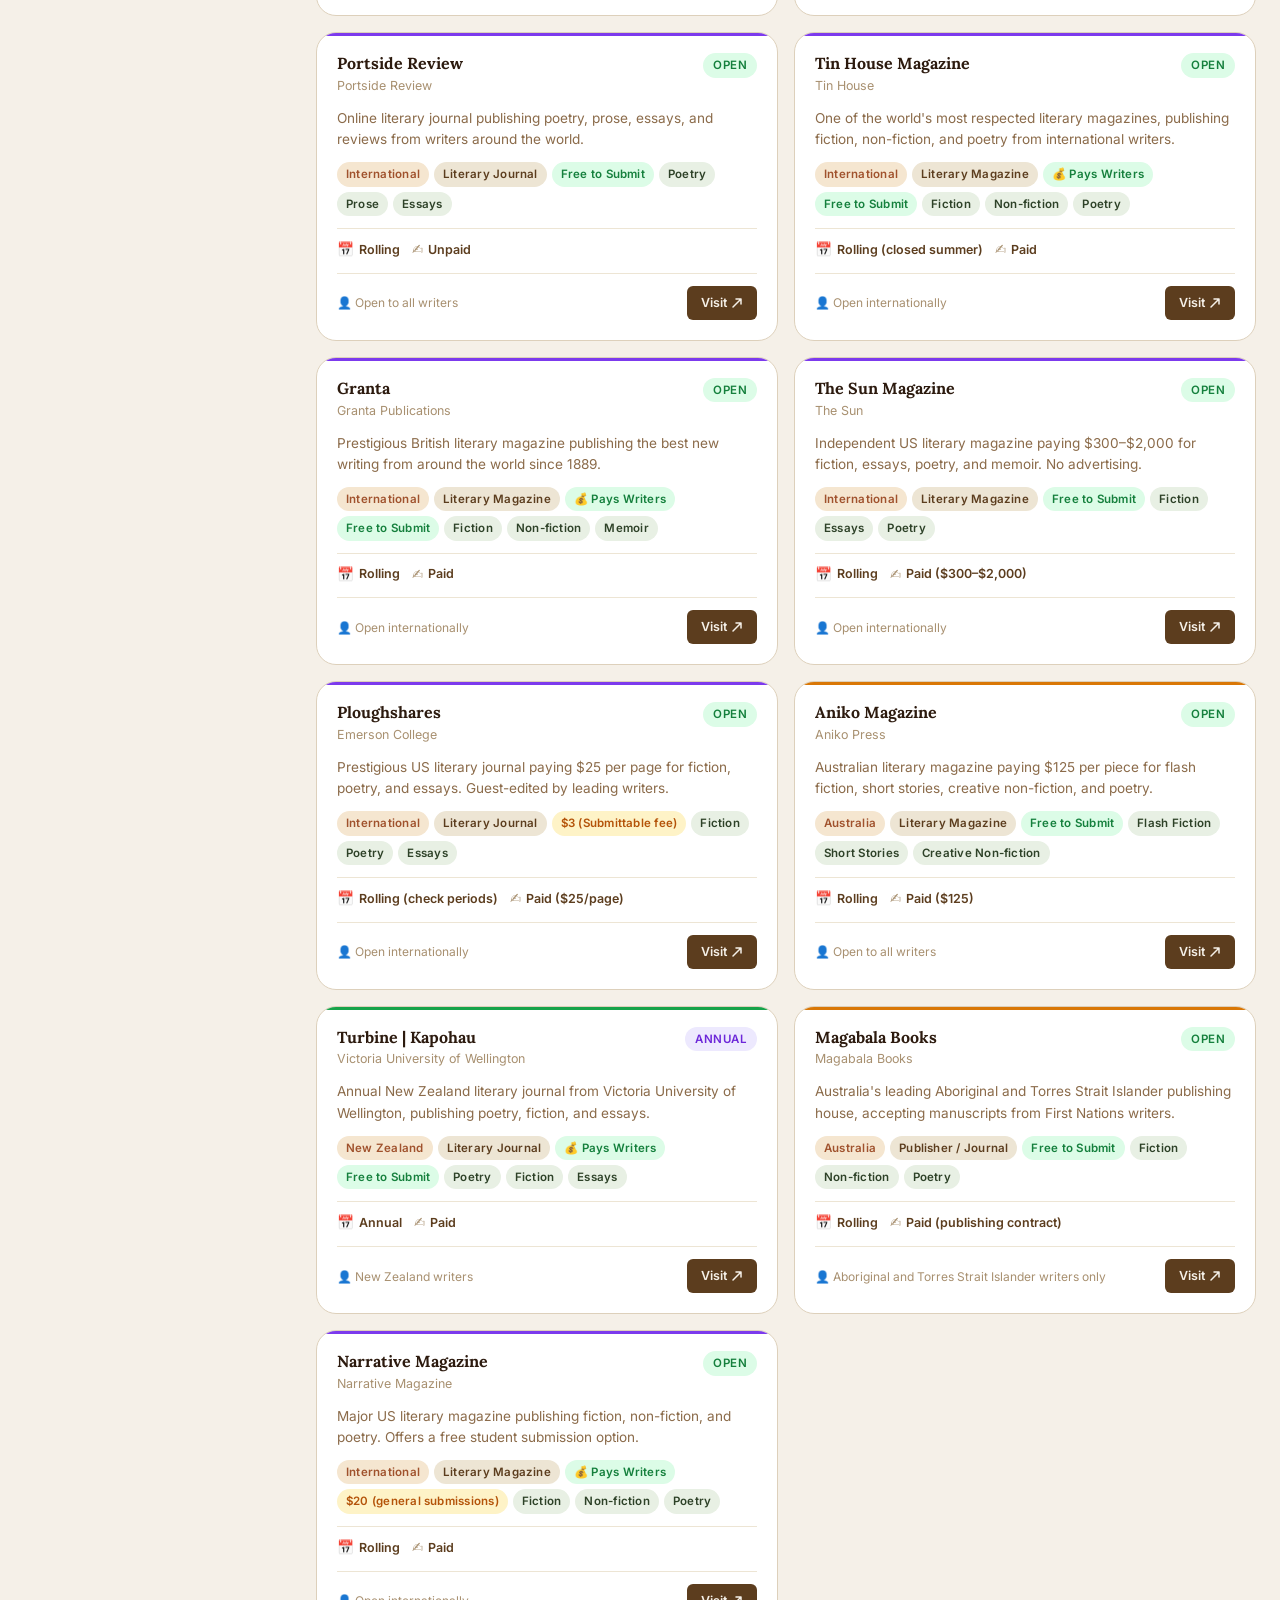
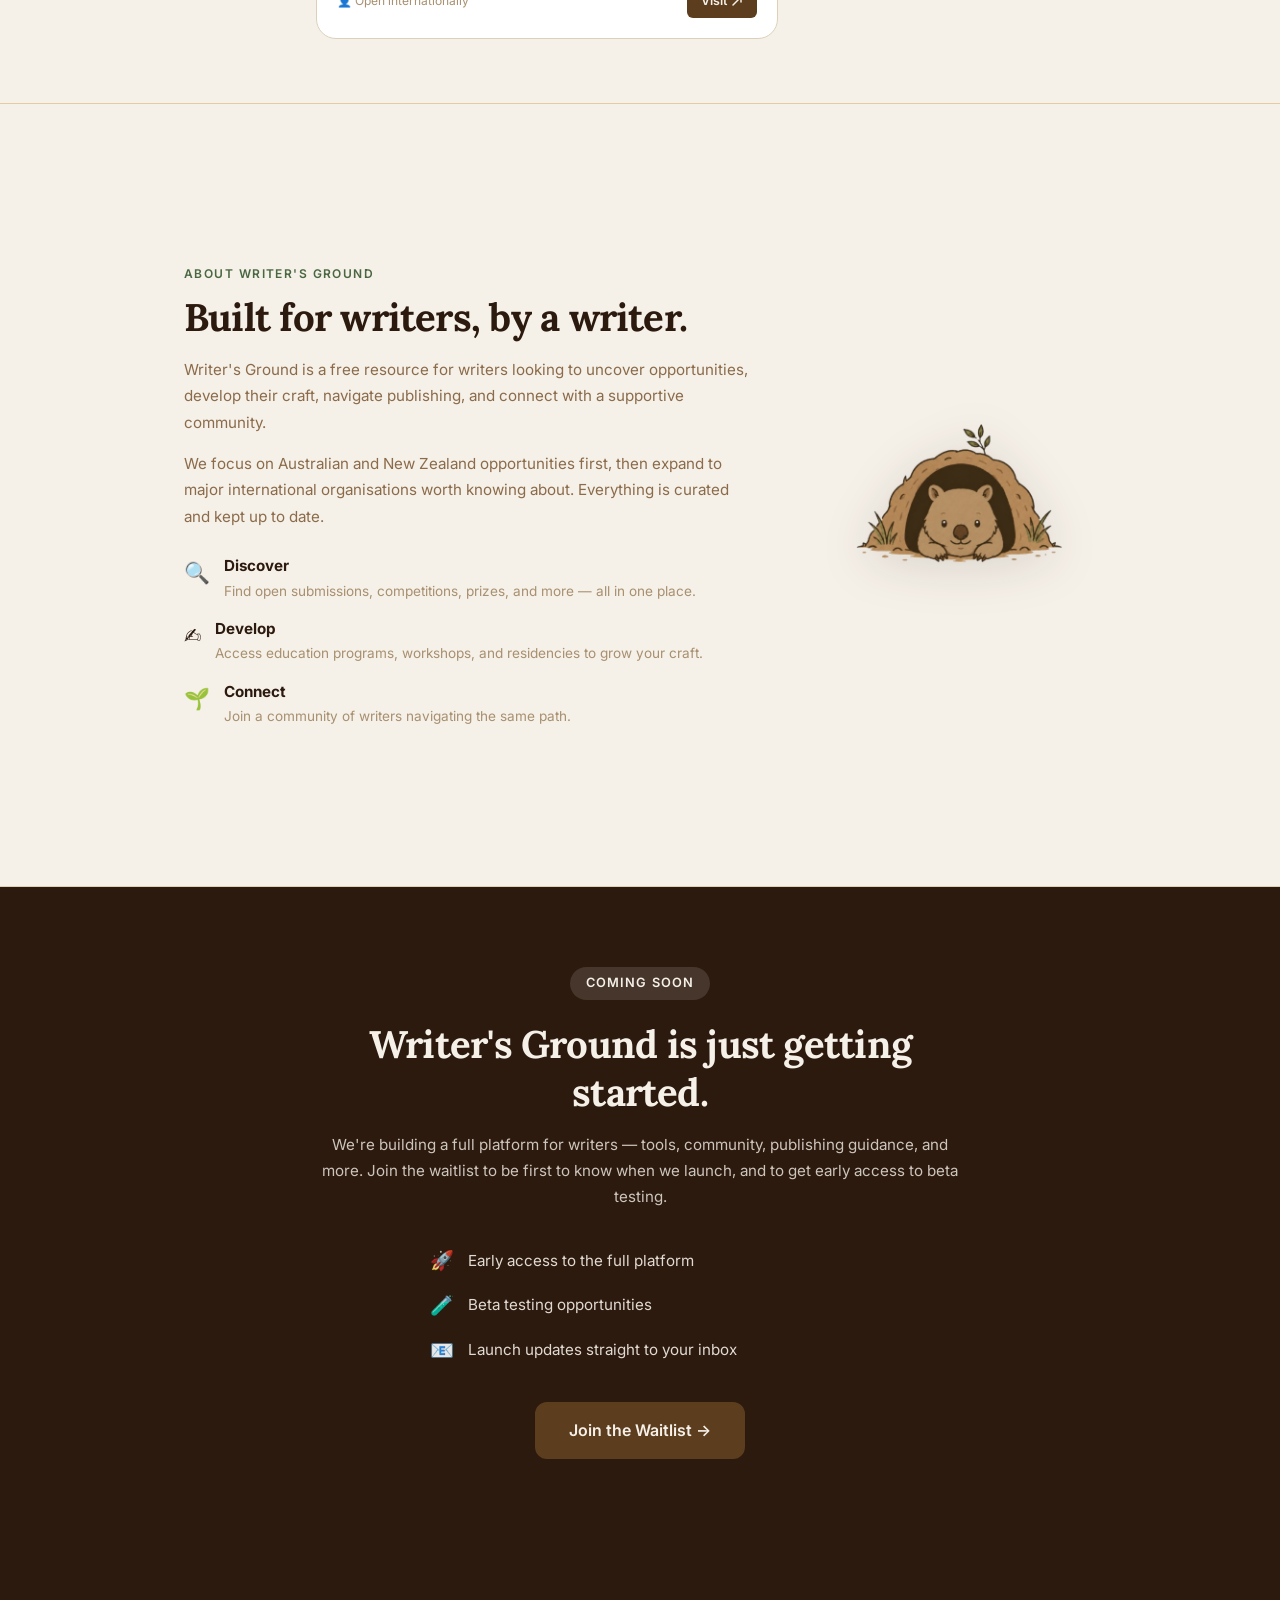
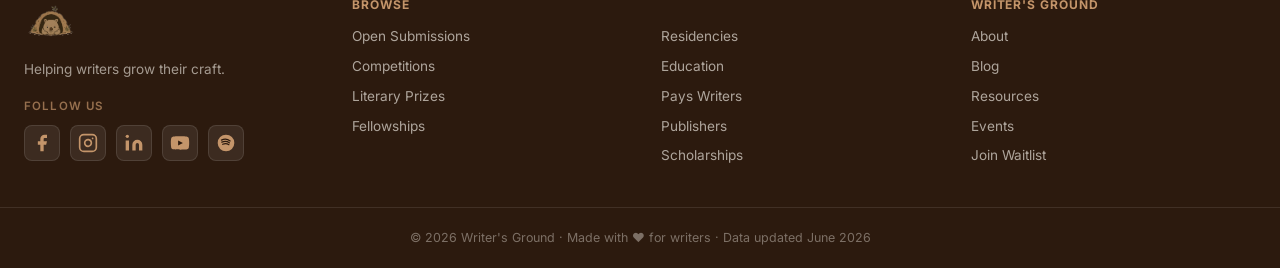
==== commit 7cc4d26f: "Update index.html" ====
--- a/index.html
+++ b/index.html
@@ -236,7 +236,7 @@
     <div class="footer-inner">
       <div class="footer-brand">
         <img src="Wombat_no_bg.png" alt="Writer's Ground" class="footer-logo" />
-        <p>A free resource for Australian and New Zealand writers.</p>
+        <p>Helping writers grow their craft.</p>
       
         <div class="footer-social">
         <span class="social-label">Follow us</span>
@@ -304,7 +304,7 @@
       </div>
     </div>
     <div class="footer-bottom">
-      <p>© 2026 Writer's Ground · Made with ♥ for Australian writers · Data updated June 2026</p>
+      <p>© 2026 Writer's Ground · Made with ♥ for writers · Data updated June 2026</p>
     </div>
   </footer>
 
